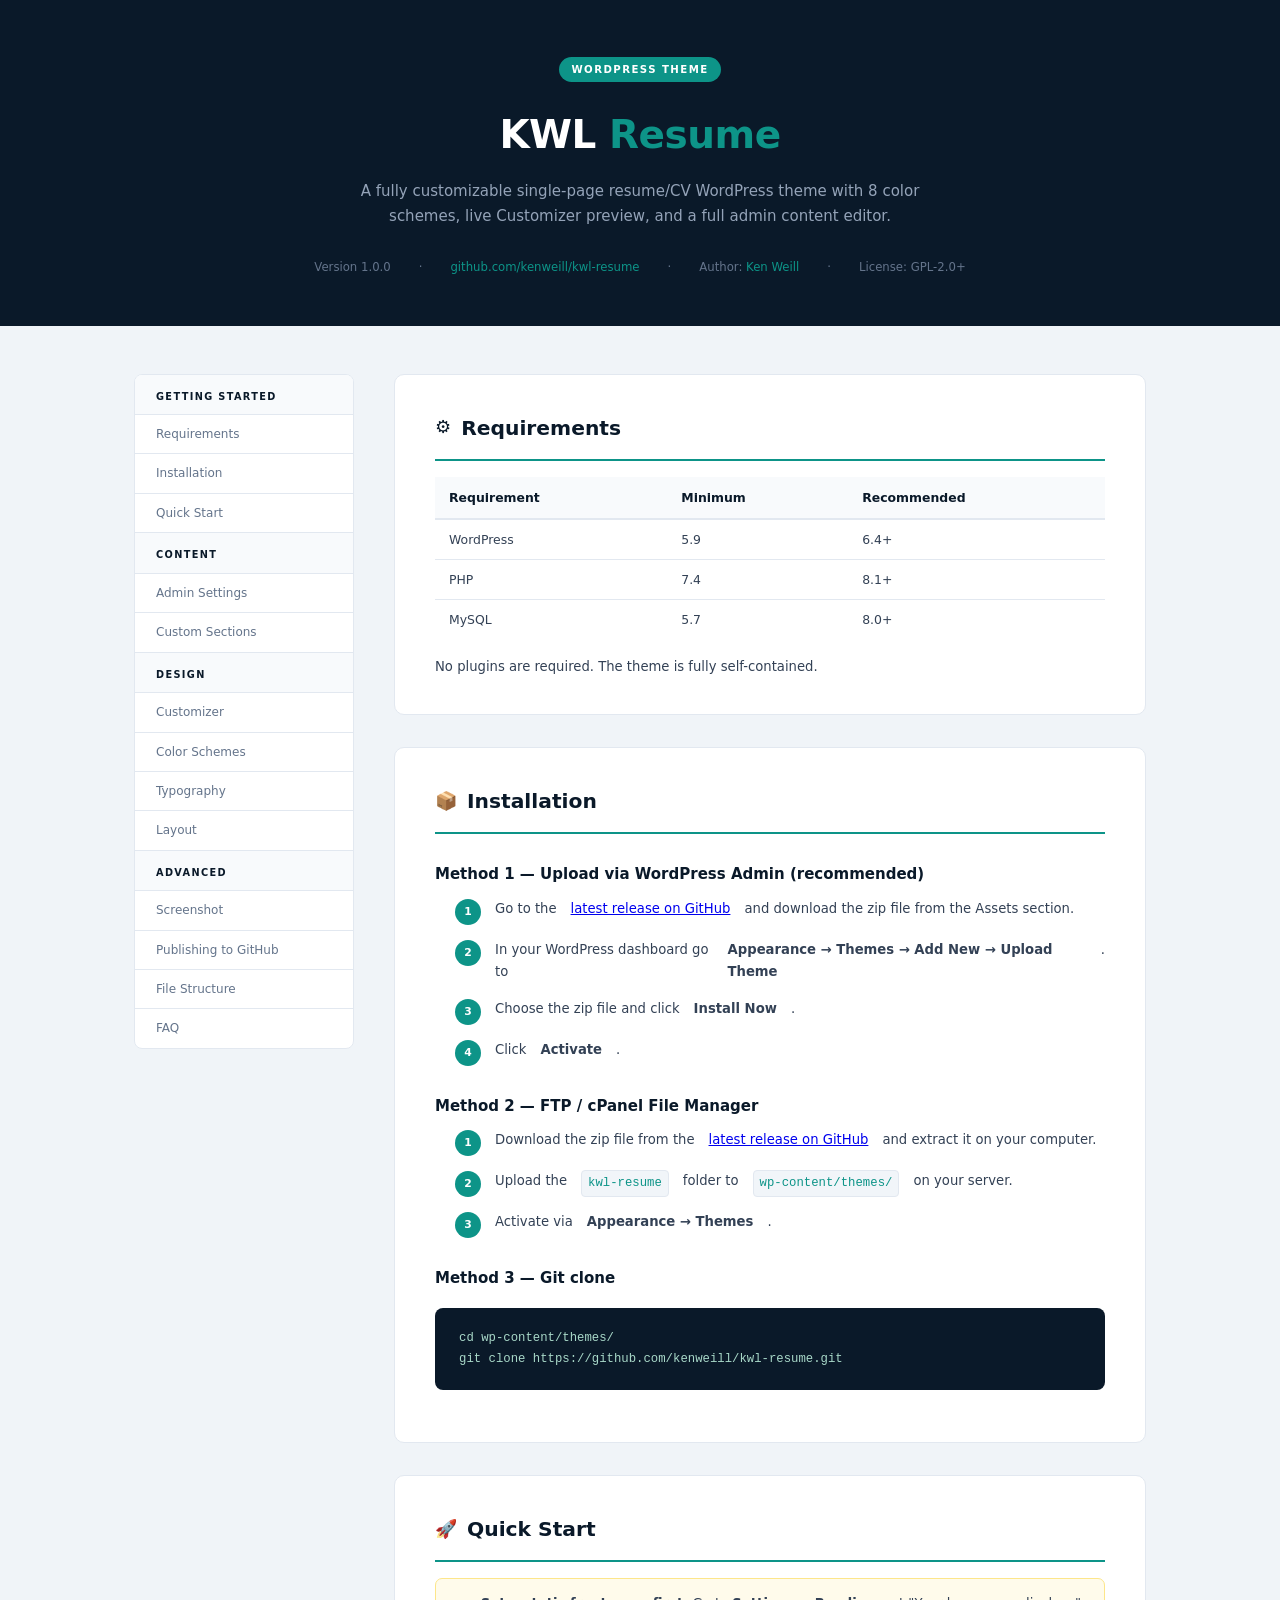
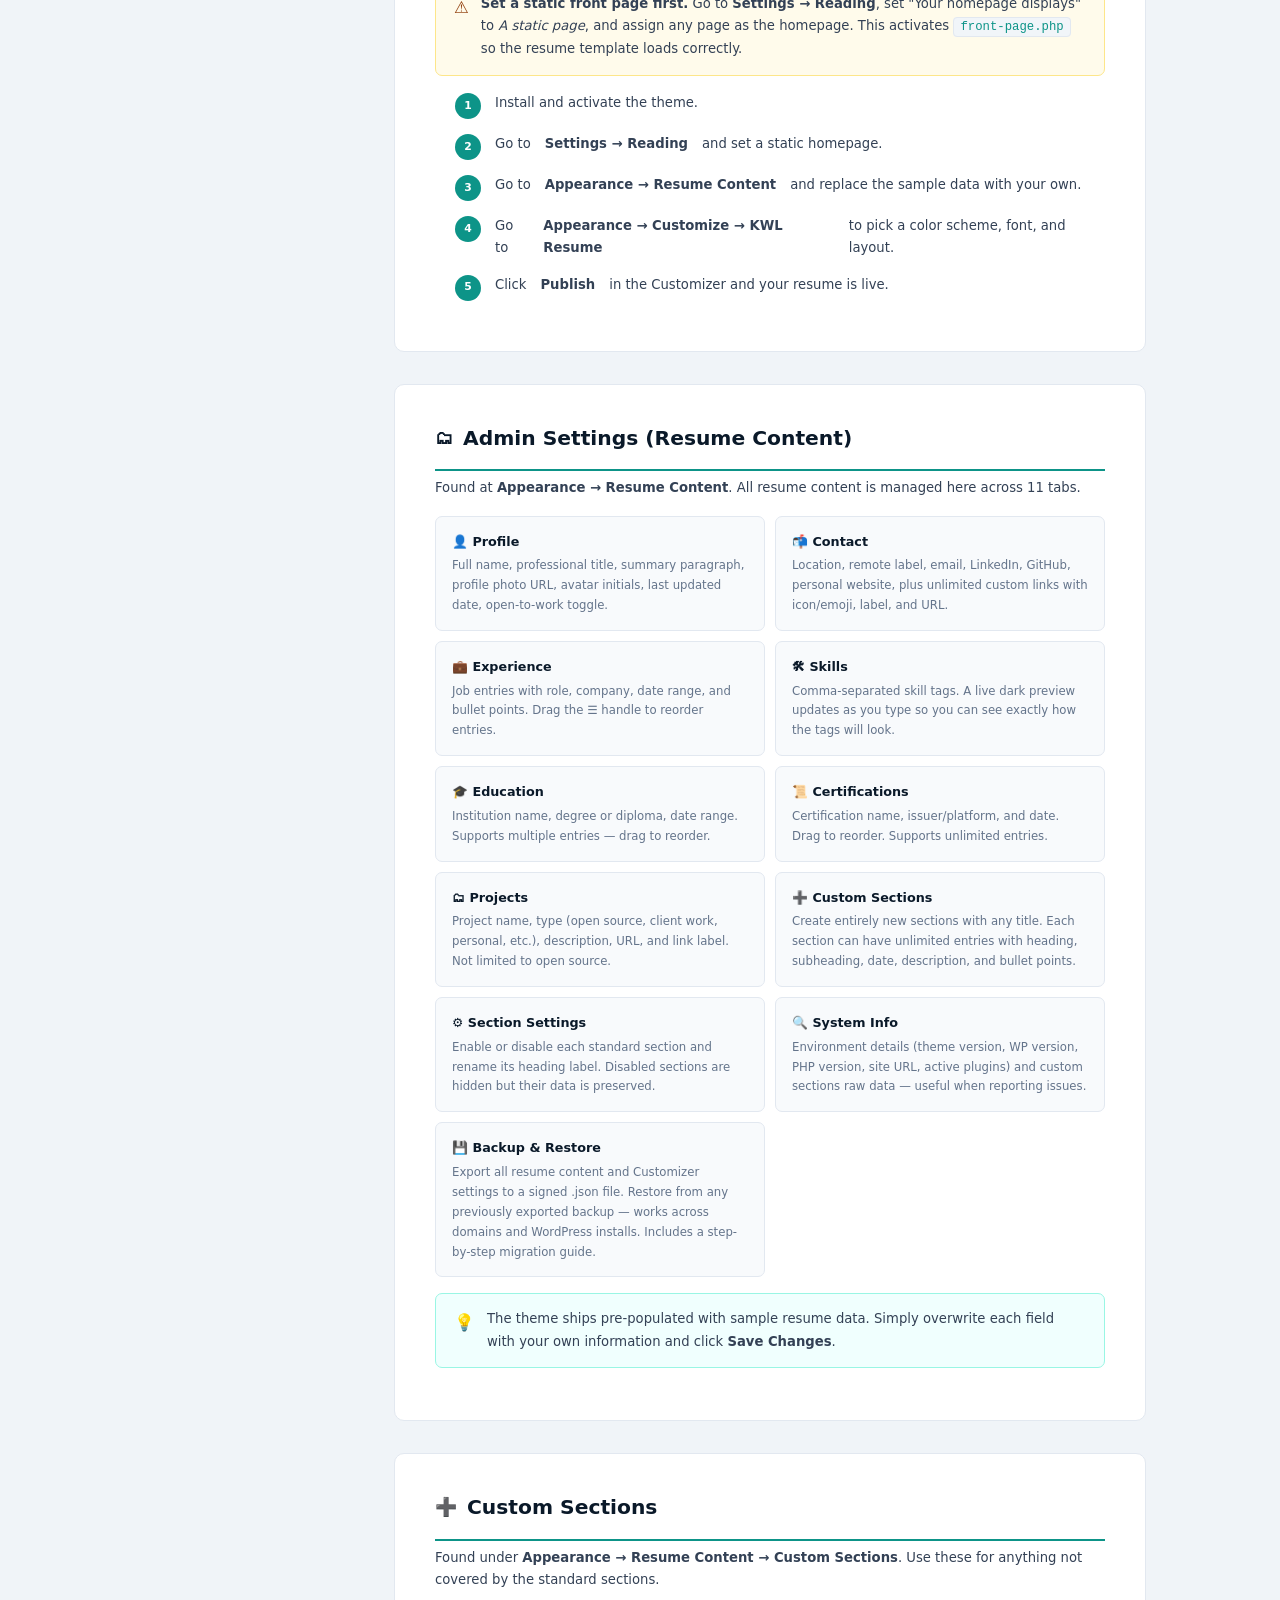
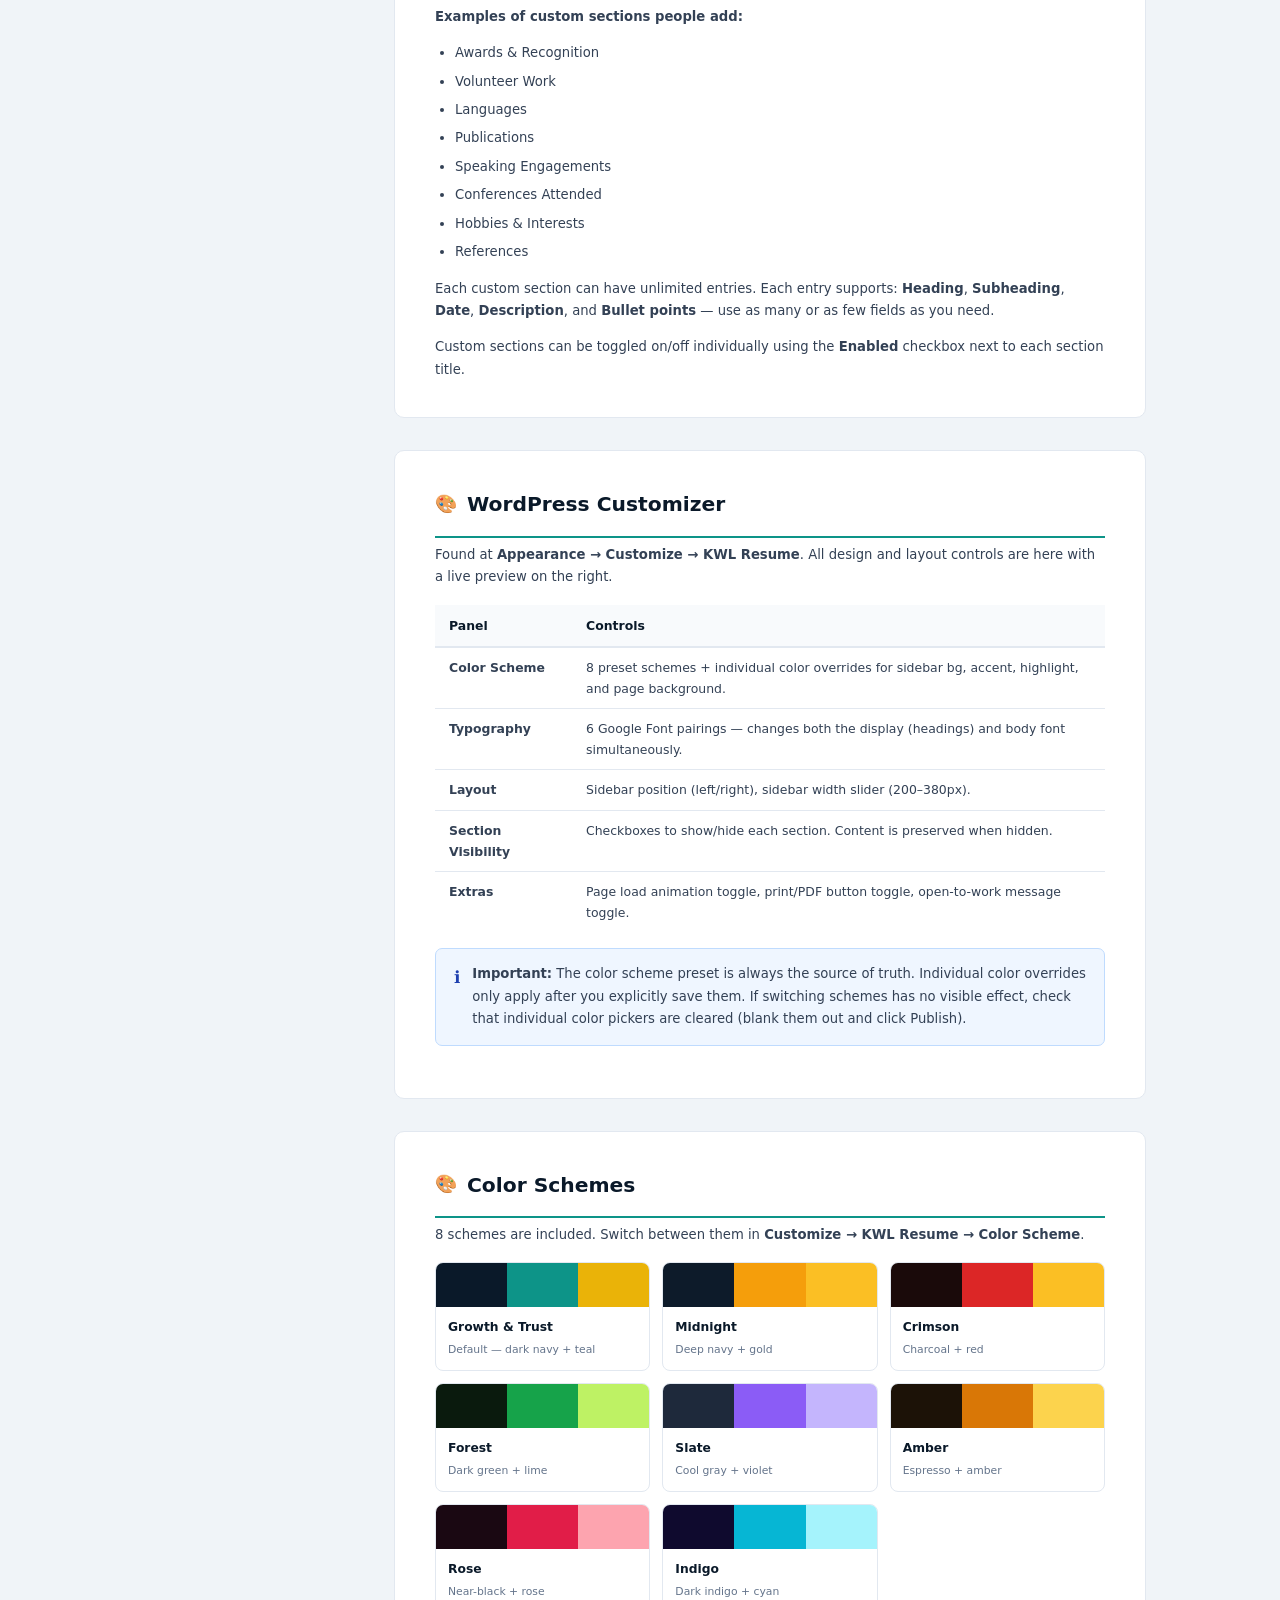
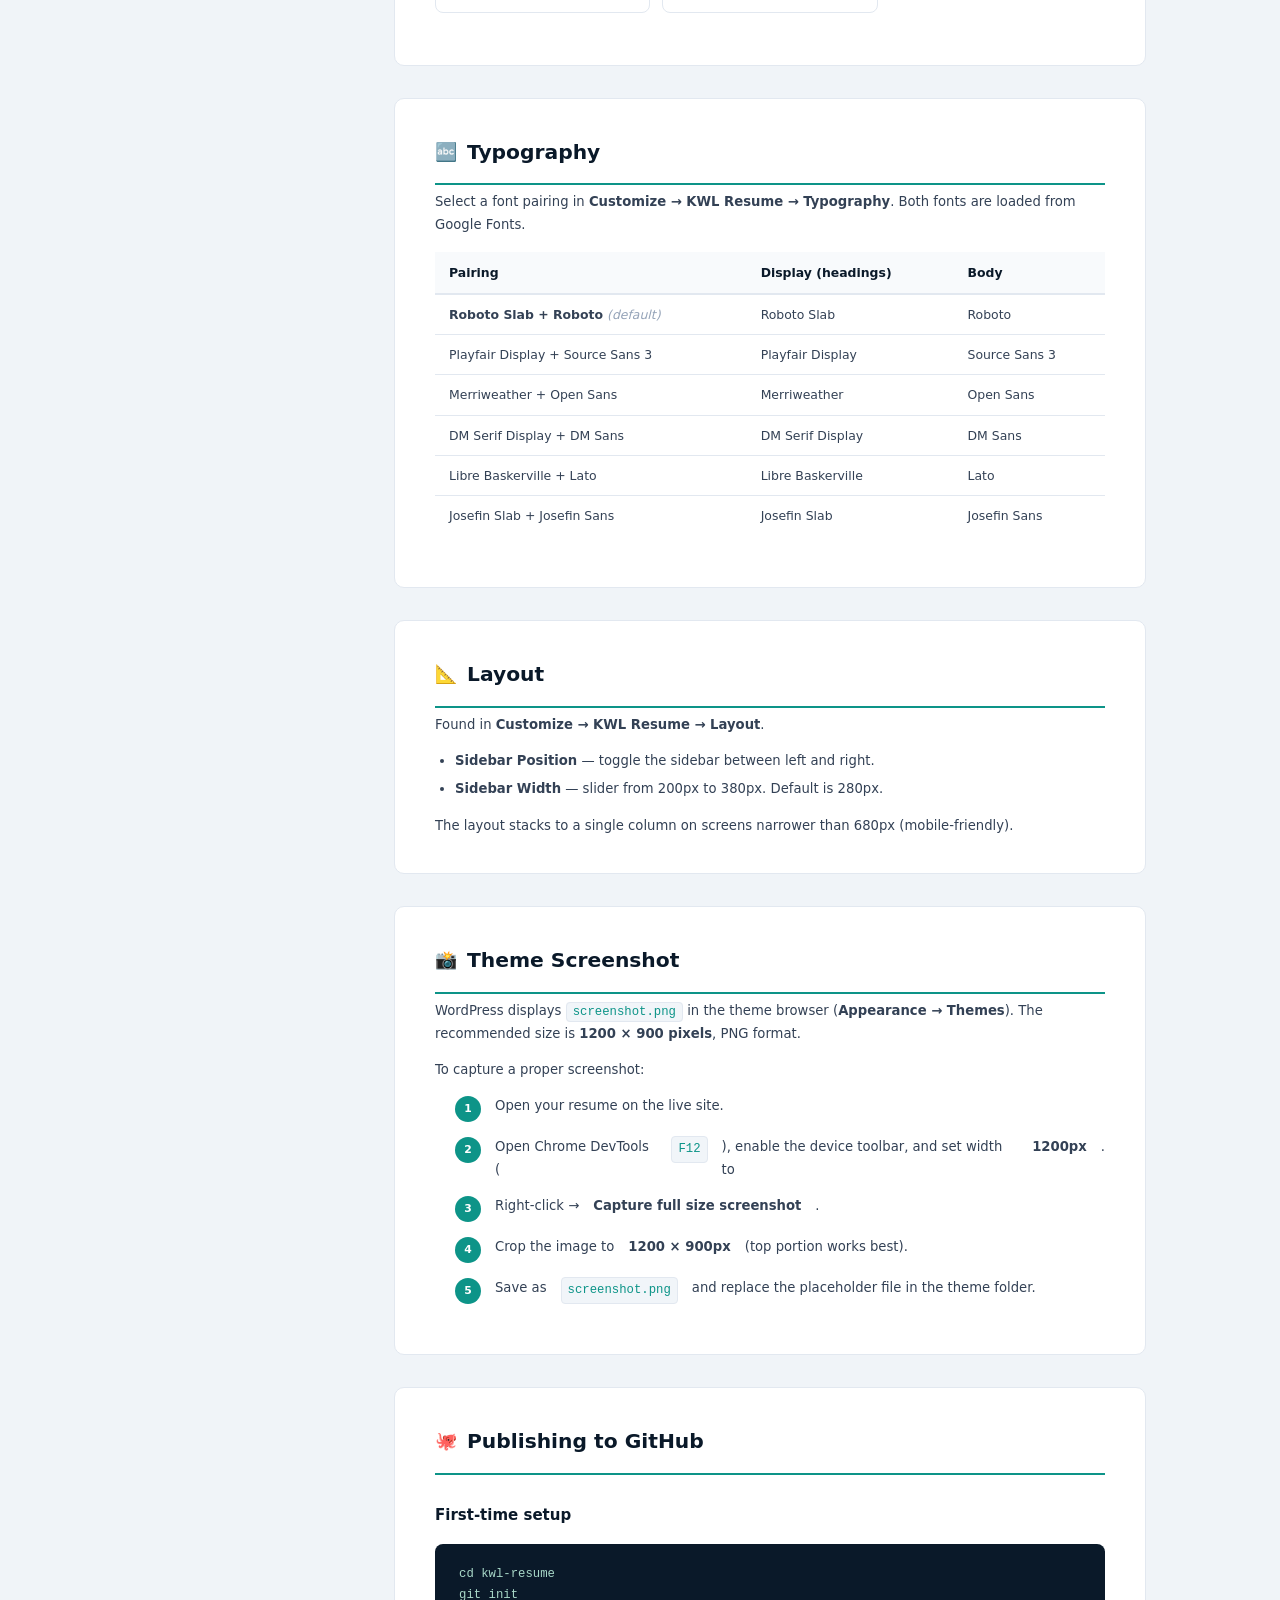
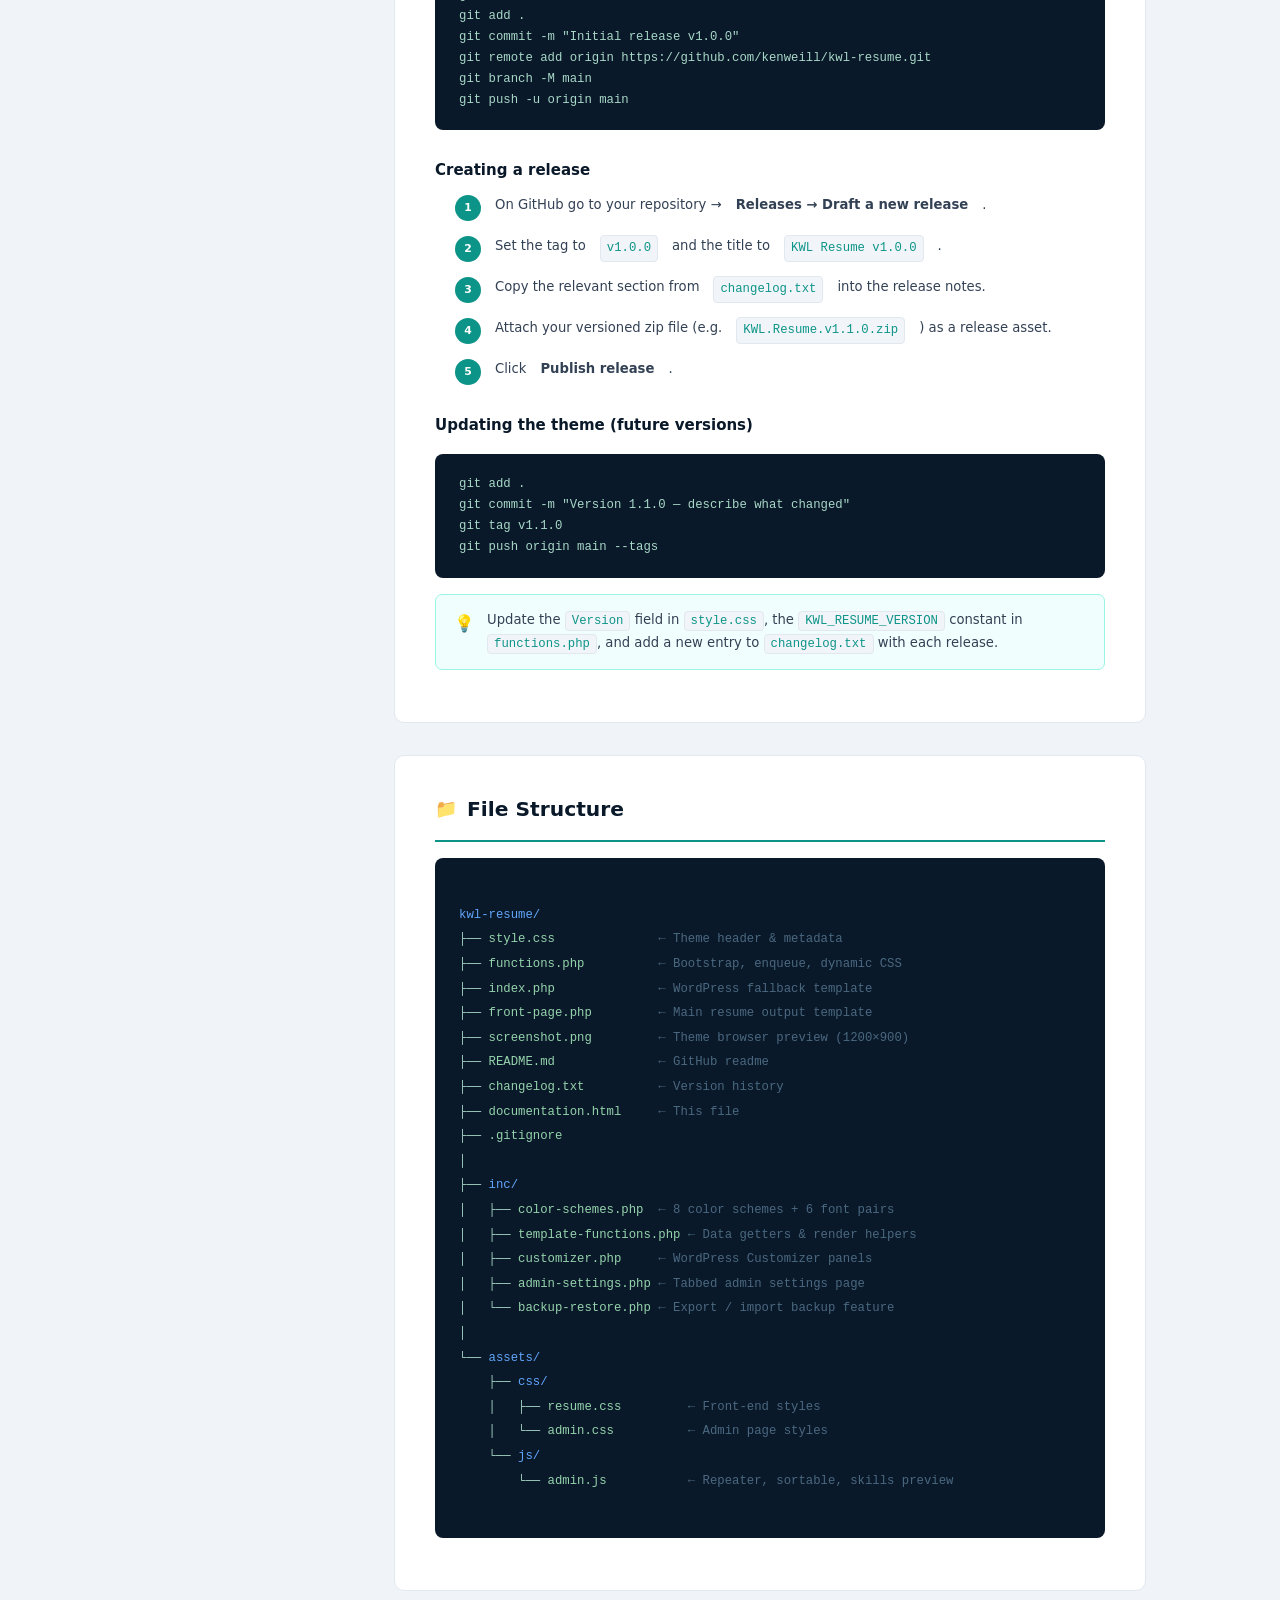
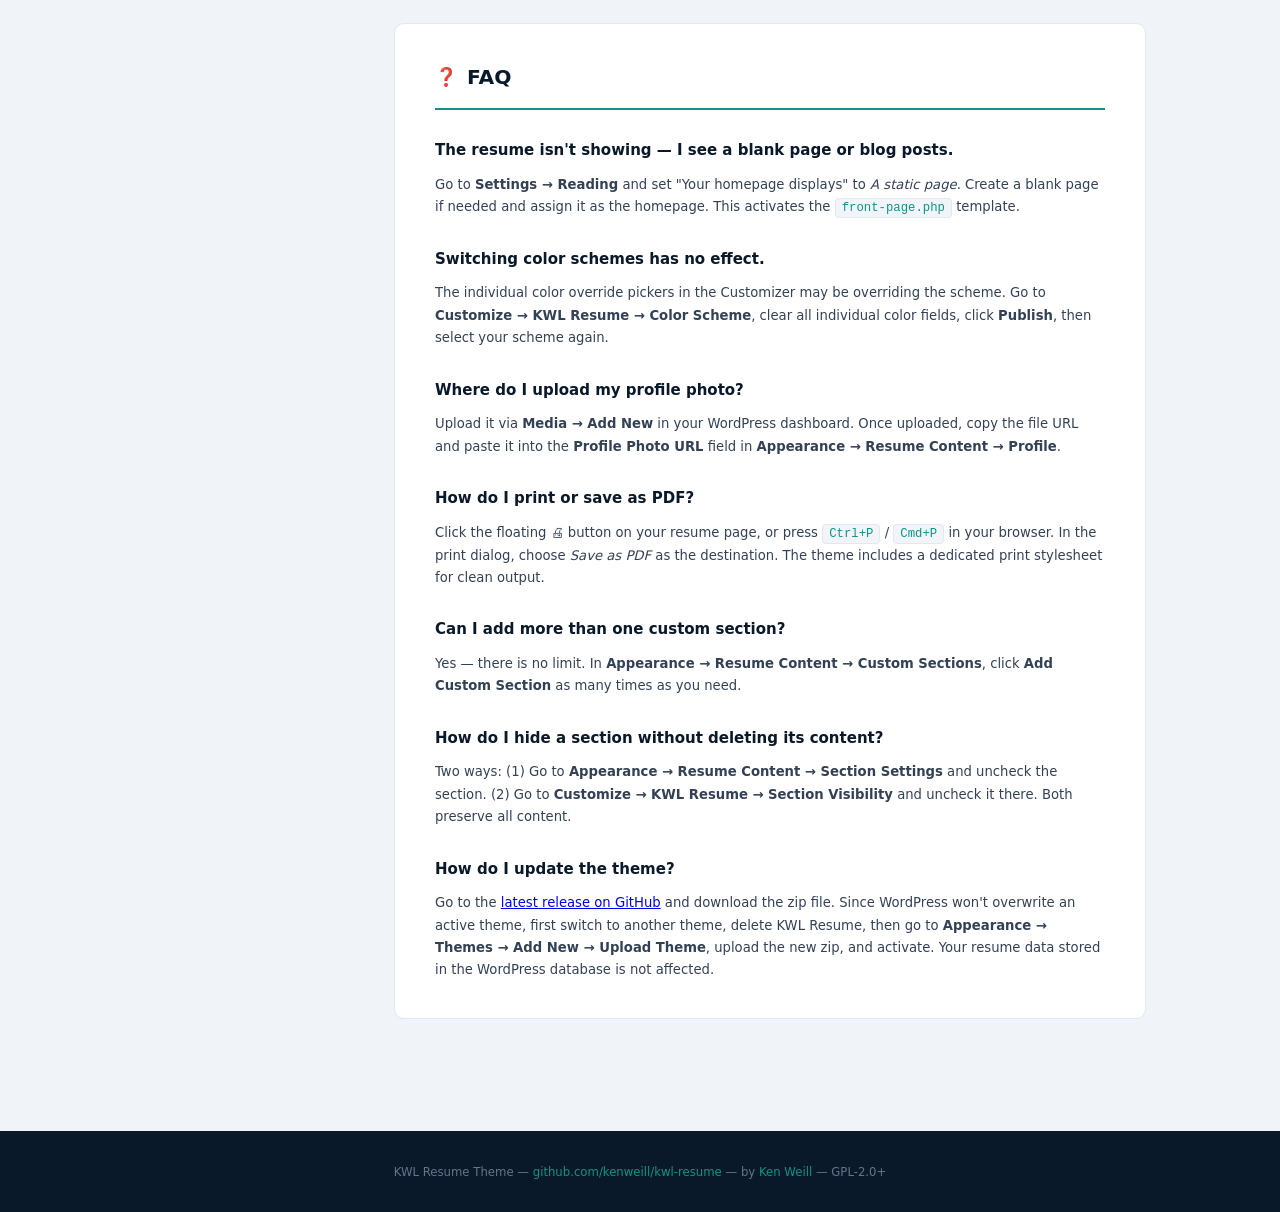
==== docs/index.html @ f9a50240 "docs: move and rename documentation.html to docs/index.html" ====
<!DOCTYPE html>
<html lang="en">
<head>
<meta charset="UTF-8">
<meta name="viewport" content="width=device-width, initial-scale=1.0">
<title>KWL Resume — Documentation</title>
<style>
  *, *::before, *::after { box-sizing: border-box; margin: 0; padding: 0; }

  :root {
    --dark:    #0A1929;
    --accent:  #0D9488;
    --accent2: #14B8A6;
    --gold:    #EAB308;
    --bg:      #F0F4F8;
    --card:    #ffffff;
    --text:    #1E2D3D;
    --muted:   #64748B;
    --border:  #E2E8F0;
  }

  html { font-size: 15px; scroll-behavior: smooth; }

  body {
    font-family: 'Segoe UI', system-ui, sans-serif;
    background: var(--bg);
    color: var(--text);
    line-height: 1.7;
  }

  /* ── HEADER ── */
  .doc-header {
    background: var(--dark);
    color: #fff;
    padding: 56px 40px 48px;
    text-align: center;
  }
  .doc-header .badge {
    display: inline-block;
    background: var(--accent);
    color: #fff;
    font-size: 0.68rem;
    font-weight: 700;
    letter-spacing: 0.14em;
    text-transform: uppercase;
    padding: 4px 12px;
    border-radius: 20px;
    margin-bottom: 20px;
  }
  .doc-header h1 {
    font-size: 2.6rem;
    font-weight: 700;
    letter-spacing: -0.5px;
    margin-bottom: 10px;
  }
  .doc-header h1 span { color: var(--accent); }
  .doc-header p {
    font-size: 1rem;
    color: #94A3B8;
    max-width: 560px;
    margin: 0 auto 28px;
  }
  .header-meta {
    display: flex;
    justify-content: center;
    gap: 28px;
    flex-wrap: wrap;
    font-size: 0.78rem;
    color: #64748B;
  }
  .header-meta a { color: var(--accent); text-decoration: none; }
  .header-meta a:hover { color: var(--accent2); }

  /* ── LAYOUT ── */
  .doc-wrap {
    max-width: 1060px;
    margin: 0 auto;
    padding: 48px 24px 80px;
    display: grid;
    grid-template-columns: 220px 1fr;
    gap: 40px;
    align-items: start;
  }

  /* ── SIDEBAR NAV ── */
  .doc-nav {
    position: sticky;
    top: 24px;
  }
  .doc-nav ul {
    list-style: none;
    background: var(--card);
    border: 1px solid var(--border);
    border-radius: 8px;
    overflow: hidden;
  }
  .doc-nav li a {
    display: block;
    padding: 9px 18px;
    font-size: 0.8rem;
    font-weight: 500;
    color: var(--muted);
    text-decoration: none;
    border-left: 3px solid transparent;
    transition: color 0.15s, border-color 0.15s, background 0.15s;
  }
  .doc-nav li a:hover {
    color: var(--accent);
    border-left-color: var(--accent);
    background: #F0FFFE;
  }
  .doc-nav li.nav-group > a {
    font-size: 0.65rem;
    font-weight: 700;
    letter-spacing: 0.14em;
    text-transform: uppercase;
    color: var(--dark);
    background: #F8FAFC;
    border-left-color: transparent;
    cursor: default;
    padding-top: 14px;
  }
  .doc-nav li + li { border-top: 1px solid var(--border); }

  /* ── MAIN CONTENT ── */
  .doc-content { min-width: 0; }

  .doc-section {
    background: var(--card);
    border: 1px solid var(--border);
    border-radius: 10px;
    padding: 36px 40px;
    margin-bottom: 32px;
    scroll-margin-top: 24px;
  }

  .doc-section h2 {
    font-size: 1.35rem;
    font-weight: 700;
    color: var(--dark);
    margin-bottom: 6px;
    padding-bottom: 14px;
    border-bottom: 2px solid var(--accent);
    display: flex;
    align-items: center;
    gap: 10px;
  }
  .doc-section h2 .icon { font-size: 1.2rem; }

  .doc-section h3 {
    font-size: 1rem;
    font-weight: 600;
    color: var(--dark);
    margin: 28px 0 10px;
  }

  .doc-section p { margin-bottom: 14px; color: #334155; font-size: 0.88rem; }
  .doc-section p:last-child { margin-bottom: 0; }

  .doc-section ul, .doc-section ol {
    margin: 0 0 14px 20px;
    font-size: 0.88rem;
    color: #334155;
  }
  .doc-section li { margin-bottom: 6px; }

  /* ── STEP LIST ── */
  .steps { list-style: none; margin: 0 0 16px; padding: 0; }
  .steps li {
    display: flex;
    gap: 14px;
    align-items: flex-start;
    margin-bottom: 14px;
    font-size: 0.88rem;
    color: #334155;
  }
  .steps li .step-num {
    flex-shrink: 0;
    width: 26px;
    height: 26px;
    border-radius: 50%;
    background: var(--accent);
    color: #fff;
    font-size: 0.72rem;
    font-weight: 700;
    display: flex;
    align-items: center;
    justify-content: center;
    margin-top: 1px;
  }

  /* ── CODE ── */
  code {
    background: #F1F5F9;
    border: 1px solid #E2E8F0;
    border-radius: 4px;
    padding: 2px 6px;
    font-size: 0.82rem;
    font-family: 'Cascadia Code', 'Fira Code', monospace;
    color: #0D9488;
  }
  pre {
    background: #0A1929;
    color: #A8D8C8;
    border-radius: 8px;
    padding: 20px 24px;
    font-size: 0.82rem;
    font-family: 'Cascadia Code', 'Fira Code', monospace;
    overflow-x: auto;
    margin: 16px 0;
    line-height: 1.7;
  }

  /* ── SCHEME GRID ── */
  .scheme-grid {
    display: grid;
    grid-template-columns: repeat(auto-fill, minmax(200px, 1fr));
    gap: 12px;
    margin: 16px 0;
  }
  .scheme-card {
    border: 1px solid var(--border);
    border-radius: 8px;
    overflow: hidden;
    font-size: 0.78rem;
  }
  .scheme-preview {
    height: 44px;
    display: flex;
  }
  .scheme-preview span { flex: 1; }
  .scheme-info { padding: 10px 12px; }
  .scheme-info strong { display: block; font-size: 0.82rem; color: var(--dark); margin-bottom: 2px; }
  .scheme-info span { color: var(--muted); font-size: 0.72rem; }

  /* ── FONT TABLE ── */
  table {
    width: 100%;
    border-collapse: collapse;
    font-size: 0.83rem;
    margin: 16px 0;
  }
  th {
    background: #F8FAFC;
    font-weight: 600;
    color: var(--dark);
    padding: 10px 14px;
    text-align: left;
    border-bottom: 2px solid var(--border);
  }
  td {
    padding: 9px 14px;
    border-bottom: 1px solid var(--border);
    color: #334155;
    vertical-align: top;
  }
  tr:last-child td { border-bottom: none; }
  tr:hover td { background: #F8FFFE; }

  /* ── CALLOUT BOXES ── */
  .callout {
    border-radius: 7px;
    padding: 14px 18px;
    margin: 16px 0;
    font-size: 0.85rem;
    display: flex;
    gap: 12px;
    align-items: flex-start;
  }
  .callout-icon { font-size: 1.1rem; flex-shrink: 0; margin-top: 1px; }
  .callout p { margin: 0; }
  .callout-info { background: #EFF6FF; border: 1px solid #BFDBFE; color: #1E40AF; }
  .callout-tip  { background: #F0FFFE; border: 1px solid #99F6E4; color: #065F46; }
  .callout-warn { background: #FFFBEB; border: 1px solid #FDE68A; color: #92400E; }

  /* ── FILE TREE ── */
  .file-tree {
    white-space: pre;
    background: #0A1929;
    color: #A8D8C8;
    border-radius: 8px;
    padding: 20px 24px;
    font-size: 0.82rem;
    font-family: 'Cascadia Code', 'Fira Code', monospace;
    line-height: 2;
    margin: 16px 0;
  }
  .file-tree .dir { color: #60A5FA; }
  .file-tree .file { color: #94D3AC; }
  .file-tree .comment { color: #4A6880; }

  /* ── ADMIN TABS ── */
  .tab-list {
    display: grid;
    grid-template-columns: repeat(auto-fill, minmax(240px, 1fr));
    gap: 10px;
    margin: 16px 0;
  }
  .tab-card {
    background: #F8FAFC;
    border: 1px solid var(--border);
    border-radius: 7px;
    padding: 14px 16px;
  }
  .tab-card strong {
    display: block;
    font-size: 0.85rem;
    color: var(--dark);
    margin-bottom: 4px;
  }
  .tab-card p { font-size: 0.78rem; color: var(--muted); margin: 0; }

  /* ── FOOTER ── */
  .doc-footer {
    background: var(--dark);
    color: #64748B;
    text-align: center;
    padding: 32px 24px;
    font-size: 0.78rem;
  }
  .doc-footer a { color: var(--accent); text-decoration: none; }

  @media (max-width: 720px) {
    .doc-wrap { grid-template-columns: 1fr; }
    .doc-nav { display: none; }
    .doc-section { padding: 24px 20px; }
    .doc-header { padding: 36px 20px 32px; }
    .doc-header h1 { font-size: 1.9rem; }
  }
</style>
</head>
<body>

<!-- ── HEADER ── -->
<header class="doc-header">
  <div class="badge">WordPress Theme</div>
  <h1>KWL <span>Resume</span></h1>
  <p>A fully customizable single-page resume/CV WordPress theme with 8 color schemes, live Customizer preview, and a full admin content editor.</p>
  <div class="header-meta">
    <span>Version 1.0.0</span>
    <span>·</span>
    <a href="https://github.com/kenweill/kwl-resume" target="_blank">github.com/kenweill/kwl-resume</a>
    <span>·</span>
    <span>Author: <a href="https://github.com/kenweill" target="_blank">Ken Weill</a></span>
    <span>·</span>
    <span>License: GPL-2.0+</span>
  </div>
</header>

<div class="doc-wrap">

  <!-- ── SIDEBAR NAV ── -->
  <nav class="doc-nav">
    <ul>
      <li class="nav-group"><a>Getting Started</a></li>
      <li><a href="#requirements">Requirements</a></li>
      <li><a href="#installation">Installation</a></li>
      <li><a href="#quick-start">Quick Start</a></li>
      <li class="nav-group"><a>Content</a></li>
      <li><a href="#admin-settings">Admin Settings</a></li>
      <li><a href="#custom-sections">Custom Sections</a></li>
      <li class="nav-group"><a>Design</a></li>
      <li><a href="#customizer">Customizer</a></li>
      <li><a href="#color-schemes">Color Schemes</a></li>
      <li><a href="#typography">Typography</a></li>
      <li><a href="#layout">Layout</a></li>
      <li class="nav-group"><a>Advanced</a></li>
      <li><a href="#screenshot">Screenshot</a></li>
      <li><a href="#github">Publishing to GitHub</a></li>
      <li><a href="#file-structure">File Structure</a></li>
      <li><a href="#faq">FAQ</a></li>
    </ul>
  </nav>

  <!-- ── MAIN CONTENT ── -->
  <main class="doc-content">

    <!-- Requirements -->
    <section class="doc-section" id="requirements">
      <h2><span class="icon">⚙️</span> Requirements</h2>
      <table>
        <tr><th>Requirement</th><th>Minimum</th><th>Recommended</th></tr>
        <tr><td>WordPress</td><td>5.9</td><td>6.4+</td></tr>
        <tr><td>PHP</td><td>7.4</td><td>8.1+</td></tr>
        <tr><td>MySQL</td><td>5.7</td><td>8.0+</td></tr>
      </table>
      <p>No plugins are required. The theme is fully self-contained.</p>
    </section>

    <!-- Installation -->
    <section class="doc-section" id="installation">
      <h2><span class="icon">📦</span> Installation</h2>

      <h3>Method 1 — Upload via WordPress Admin (recommended)</h3>
      <ol class="steps">
        <li><span class="step-num">1</span>Go to the <a href="https://github.com/kenweill/kwl-resume/releases/latest" target="_blank" rel="noopener">latest release on GitHub</a> and download the zip file from the Assets section.</li>
        <li><span class="step-num">2</span>In your WordPress dashboard go to <strong>Appearance → Themes → Add New → Upload Theme</strong>.</li>
        <li><span class="step-num">3</span>Choose the zip file and click <strong>Install Now</strong>.</li>
        <li><span class="step-num">4</span>Click <strong>Activate</strong>.</li>
      </ol>

      <h3>Method 2 — FTP / cPanel File Manager</h3>
      <ol class="steps">
        <li><span class="step-num">1</span>Download the zip file from the <a href="https://github.com/kenweill/kwl-resume/releases/latest" target="_blank" rel="noopener">latest release on GitHub</a> and extract it on your computer.</li>
        <li><span class="step-num">2</span>Upload the <code>kwl-resume</code> folder to <code>wp-content/themes/</code> on your server.</li>
        <li><span class="step-num">3</span>Activate via <strong>Appearance → Themes</strong>.</li>
      </ol>

      <h3>Method 3 — Git clone</h3>
      <pre>cd wp-content/themes/
git clone https://github.com/kenweill/kwl-resume.git</pre>
    </section>

    <!-- Quick Start -->
    <section class="doc-section" id="quick-start">
      <h2><span class="icon">🚀</span> Quick Start</h2>

      <div class="callout callout-warn">
        <span class="callout-icon">⚠️</span>
        <p><strong>Set a static front page first.</strong> Go to <strong>Settings → Reading</strong>, set "Your homepage displays" to <em>A static page</em>, and assign any page as the homepage. This activates <code>front-page.php</code> so the resume template loads correctly.</p>
      </div>

      <ol class="steps">
        <li><span class="step-num">1</span>Install and activate the theme.</li>
        <li><span class="step-num">2</span>Go to <strong>Settings → Reading</strong> and set a static homepage.</li>
        <li><span class="step-num">3</span>Go to <strong>Appearance → Resume Content</strong> and replace the sample data with your own.</li>
        <li><span class="step-num">4</span>Go to <strong>Appearance → Customize → KWL Resume</strong> to pick a color scheme, font, and layout.</li>
        <li><span class="step-num">5</span>Click <strong>Publish</strong> in the Customizer and your resume is live.</li>
      </ol>
    </section>

    <!-- Admin Settings -->
    <section class="doc-section" id="admin-settings">
      <h2><span class="icon">🗂</span> Admin Settings (Resume Content)</h2>
      <p>Found at <strong>Appearance → Resume Content</strong>. All resume content is managed here across 11 tabs.</p>

      <div class="tab-list">
        <div class="tab-card">
          <strong>👤 Profile</strong>
          <p>Full name, professional title, summary paragraph, profile photo URL, avatar initials, last updated date, open-to-work toggle.</p>
        </div>
        <div class="tab-card">
          <strong>📬 Contact</strong>
          <p>Location, remote label, email, LinkedIn, GitHub, personal website, plus unlimited custom links with icon/emoji, label, and URL.</p>
        </div>
        <div class="tab-card">
          <strong>💼 Experience</strong>
          <p>Job entries with role, company, date range, and bullet points. Drag the ☰ handle to reorder entries.</p>
        </div>
        <div class="tab-card">
          <strong>🛠 Skills</strong>
          <p>Comma-separated skill tags. A live dark preview updates as you type so you can see exactly how the tags will look.</p>
        </div>
        <div class="tab-card">
          <strong>🎓 Education</strong>
          <p>Institution name, degree or diploma, date range. Supports multiple entries — drag to reorder.</p>
        </div>
        <div class="tab-card">
          <strong>📜 Certifications</strong>
          <p>Certification name, issuer/platform, and date. Drag to reorder. Supports unlimited entries.</p>
        </div>
        <div class="tab-card">
          <strong>🗂 Projects</strong>
          <p>Project name, type (open source, client work, personal, etc.), description, URL, and link label. Not limited to open source.</p>
        </div>
        <div class="tab-card">
          <strong>➕ Custom Sections</strong>
          <p>Create entirely new sections with any title. Each section can have unlimited entries with heading, subheading, date, description, and bullet points.</p>
        </div>
        <div class="tab-card">
          <strong>⚙️ Section Settings</strong>
          <p>Enable or disable each standard section and rename its heading label. Disabled sections are hidden but their data is preserved.</p>
        </div>
        <div class="tab-card">
          <strong>🔍 System Info</strong>
          <p>Environment details (theme version, WP version, PHP version, site URL, active plugins) and custom sections raw data — useful when reporting issues.</p>
        </div>
        <div class="tab-card">
          <strong>💾 Backup &amp; Restore</strong>
          <p>Export all resume content and Customizer settings to a signed .json file. Restore from any previously exported backup — works across domains and WordPress installs. Includes a step-by-step migration guide.</p>
        </div>
      </div>

      <div class="callout callout-tip">
        <span class="callout-icon">💡</span>
        <p>The theme ships pre-populated with sample resume data. Simply overwrite each field with your own information and click <strong>Save Changes</strong>.</p>
      </div>
    </section>

    <!-- Custom Sections -->
    <section class="doc-section" id="custom-sections">
      <h2><span class="icon">➕</span> Custom Sections</h2>
      <p>Found under <strong>Appearance → Resume Content → Custom Sections</strong>. Use these for anything not covered by the standard sections.</p>

      <p><strong>Examples of custom sections people add:</strong></p>
      <ul>
        <li>Awards &amp; Recognition</li>
        <li>Volunteer Work</li>
        <li>Languages</li>
        <li>Publications</li>
        <li>Speaking Engagements</li>
        <li>Conferences Attended</li>
        <li>Hobbies &amp; Interests</li>
        <li>References</li>
      </ul>

      <p>Each custom section can have unlimited entries. Each entry supports: <strong>Heading</strong>, <strong>Subheading</strong>, <strong>Date</strong>, <strong>Description</strong>, and <strong>Bullet points</strong> — use as many or as few fields as you need.</p>

      <p>Custom sections can be toggled on/off individually using the <strong>Enabled</strong> checkbox next to each section title.</p>
    </section>

    <!-- Customizer -->
    <section class="doc-section" id="customizer">
      <h2><span class="icon">🎨</span> WordPress Customizer</h2>
      <p>Found at <strong>Appearance → Customize → KWL Resume</strong>. All design and layout controls are here with a live preview on the right.</p>

      <table>
        <tr><th>Panel</th><th>Controls</th></tr>
        <tr>
          <td><strong>Color Scheme</strong></td>
          <td>8 preset schemes + individual color overrides for sidebar bg, accent, highlight, and page background.</td>
        </tr>
        <tr>
          <td><strong>Typography</strong></td>
          <td>6 Google Font pairings — changes both the display (headings) and body font simultaneously.</td>
        </tr>
        <tr>
          <td><strong>Layout</strong></td>
          <td>Sidebar position (left/right), sidebar width slider (200–380px).</td>
        </tr>
        <tr>
          <td><strong>Section Visibility</strong></td>
          <td>Checkboxes to show/hide each section. Content is preserved when hidden.</td>
        </tr>
        <tr>
          <td><strong>Extras</strong></td>
          <td>Page load animation toggle, print/PDF button toggle, open-to-work message toggle.</td>
        </tr>
      </table>

      <div class="callout callout-info">
        <span class="callout-icon">ℹ️</span>
        <p><strong>Important:</strong> The color scheme preset is always the source of truth. Individual color overrides only apply after you explicitly save them. If switching schemes has no visible effect, check that individual color pickers are cleared (blank them out and click Publish).</p>
      </div>
    </section>

    <!-- Color Schemes -->
    <section class="doc-section" id="color-schemes">
      <h2><span class="icon">🎨</span> Color Schemes</h2>
      <p>8 schemes are included. Switch between them in <strong>Customize → KWL Resume → Color Scheme</strong>.</p>

      <div class="scheme-grid">
        <div class="scheme-card">
          <div class="scheme-preview">
            <span style="background:#0A1929"></span>
            <span style="background:#0D9488"></span>
            <span style="background:#EAB308"></span>
          </div>
          <div class="scheme-info">
            <strong>Growth &amp; Trust</strong>
            <span>Default — dark navy + teal</span>
          </div>
        </div>
        <div class="scheme-card">
          <div class="scheme-preview">
            <span style="background:#0D1B2A"></span>
            <span style="background:#F59E0B"></span>
            <span style="background:#FBBF24"></span>
          </div>
          <div class="scheme-info">
            <strong>Midnight</strong>
            <span>Deep navy + gold</span>
          </div>
        </div>
        <div class="scheme-card">
          <div class="scheme-preview">
            <span style="background:#1A0A0A"></span>
            <span style="background:#DC2626"></span>
            <span style="background:#FBBF24"></span>
          </div>
          <div class="scheme-info">
            <strong>Crimson</strong>
            <span>Charcoal + red</span>
          </div>
        </div>
        <div class="scheme-card">
          <div class="scheme-preview">
            <span style="background:#0A1A0D"></span>
            <span style="background:#16A34A"></span>
            <span style="background:#BEF264"></span>
          </div>
          <div class="scheme-info">
            <strong>Forest</strong>
            <span>Dark green + lime</span>
          </div>
        </div>
        <div class="scheme-card">
          <div class="scheme-preview">
            <span style="background:#1E293B"></span>
            <span style="background:#8B5CF6"></span>
            <span style="background:#C4B5FD"></span>
          </div>
          <div class="scheme-info">
            <strong>Slate</strong>
            <span>Cool gray + violet</span>
          </div>
        </div>
        <div class="scheme-card">
          <div class="scheme-preview">
            <span style="background:#1C1207"></span>
            <span style="background:#D97706"></span>
            <span style="background:#FCD34D"></span>
          </div>
          <div class="scheme-info">
            <strong>Amber</strong>
            <span>Espresso + amber</span>
          </div>
        </div>
        <div class="scheme-card">
          <div class="scheme-preview">
            <span style="background:#1A0812"></span>
            <span style="background:#E11D48"></span>
            <span style="background:#FDA4AF"></span>
          </div>
          <div class="scheme-info">
            <strong>Rose</strong>
            <span>Near-black + rose</span>
          </div>
        </div>
        <div class="scheme-card">
          <div class="scheme-preview">
            <span style="background:#0F0A2E"></span>
            <span style="background:#06B6D4"></span>
            <span style="background:#A5F3FC"></span>
          </div>
          <div class="scheme-info">
            <strong>Indigo</strong>
            <span>Dark indigo + cyan</span>
          </div>
        </div>
      </div>
    </section>

    <!-- Typography -->
    <section class="doc-section" id="typography">
      <h2><span class="icon">🔤</span> Typography</h2>
      <p>Select a font pairing in <strong>Customize → KWL Resume → Typography</strong>. Both fonts are loaded from Google Fonts.</p>
      <table>
        <tr><th>Pairing</th><th>Display (headings)</th><th>Body</th></tr>
        <tr><td><strong>Roboto Slab + Roboto</strong> <em style="color:#94A3B8">(default)</em></td><td>Roboto Slab</td><td>Roboto</td></tr>
        <tr><td>Playfair Display + Source Sans 3</td><td>Playfair Display</td><td>Source Sans 3</td></tr>
        <tr><td>Merriweather + Open Sans</td><td>Merriweather</td><td>Open Sans</td></tr>
        <tr><td>DM Serif Display + DM Sans</td><td>DM Serif Display</td><td>DM Sans</td></tr>
        <tr><td>Libre Baskerville + Lato</td><td>Libre Baskerville</td><td>Lato</td></tr>
        <tr><td>Josefin Slab + Josefin Sans</td><td>Josefin Slab</td><td>Josefin Sans</td></tr>
      </table>
    </section>

    <!-- Layout -->
    <section class="doc-section" id="layout">
      <h2><span class="icon">📐</span> Layout</h2>
      <p>Found in <strong>Customize → KWL Resume → Layout</strong>.</p>
      <ul>
        <li><strong>Sidebar Position</strong> — toggle the sidebar between left and right.</li>
        <li><strong>Sidebar Width</strong> — slider from 200px to 380px. Default is 280px.</li>
      </ul>
      <p>The layout stacks to a single column on screens narrower than 680px (mobile-friendly).</p>
    </section>

    <!-- Screenshot -->
    <section class="doc-section" id="screenshot">
      <h2><span class="icon">📸</span> Theme Screenshot</h2>
      <p>WordPress displays <code>screenshot.png</code> in the theme browser (<strong>Appearance → Themes</strong>). The recommended size is <strong>1200 × 900 pixels</strong>, PNG format.</p>

      <p>To capture a proper screenshot:</p>
      <ol class="steps">
        <li><span class="step-num">1</span>Open your resume on the live site.</li>
        <li><span class="step-num">2</span>Open Chrome DevTools (<code>F12</code>), enable the device toolbar, and set width to <strong>1200px</strong>.</li>
        <li><span class="step-num">3</span>Right-click → <strong>Capture full size screenshot</strong>.</li>
        <li><span class="step-num">4</span>Crop the image to <strong>1200 × 900px</strong> (top portion works best).</li>
        <li><span class="step-num">5</span>Save as <code>screenshot.png</code> and replace the placeholder file in the theme folder.</li>
      </ol>
    </section>

    <!-- GitHub -->
    <section class="doc-section" id="github">
      <h2><span class="icon">🐙</span> Publishing to GitHub</h2>

      <h3>First-time setup</h3>
      <pre>cd kwl-resume
git init
git add .
git commit -m "Initial release v1.0.0"
git remote add origin https://github.com/kenweill/kwl-resume.git
git branch -M main
git push -u origin main</pre>

      <h3>Creating a release</h3>
      <ol class="steps">
        <li><span class="step-num">1</span>On GitHub go to your repository → <strong>Releases → Draft a new release</strong>.</li>
        <li><span class="step-num">2</span>Set the tag to <code>v1.0.0</code> and the title to <code>KWL Resume v1.0.0</code>.</li>
        <li><span class="step-num">3</span>Copy the relevant section from <code>changelog.txt</code> into the release notes.</li>
        <li><span class="step-num">4</span>Attach your versioned zip file (e.g. <code>KWL.Resume.v1.1.0.zip</code>) as a release asset.</li>
        <li><span class="step-num">5</span>Click <strong>Publish release</strong>.</li>
      </ol>

      <h3>Updating the theme (future versions)</h3>
      <pre>git add .
git commit -m "Version 1.1.0 — describe what changed"
git tag v1.1.0
git push origin main --tags</pre>

      <div class="callout callout-tip">
        <span class="callout-icon">💡</span>
        <p>Update the <code>Version</code> field in <code>style.css</code>, the <code>KWL_RESUME_VERSION</code> constant in <code>functions.php</code>, and add a new entry to <code>changelog.txt</code> with each release.</p>
      </div>
    </section>

    <!-- File Structure -->
    <section class="doc-section" id="file-structure">
      <h2><span class="icon">📁</span> File Structure</h2>
      <div class="file-tree">
<span class="dir">kwl-resume/</span>
├── <span class="file">style.css</span>              <span class="comment">← Theme header &amp; metadata</span>
├── <span class="file">functions.php</span>          <span class="comment">← Bootstrap, enqueue, dynamic CSS</span>
├── <span class="file">index.php</span>              <span class="comment">← WordPress fallback template</span>
├── <span class="file">front-page.php</span>         <span class="comment">← Main resume output template</span>
├── <span class="file">screenshot.png</span>         <span class="comment">← Theme browser preview (1200×900)</span>
├── <span class="file">README.md</span>              <span class="comment">← GitHub readme</span>
├── <span class="file">changelog.txt</span>          <span class="comment">← Version history</span>
├── <span class="file">documentation.html</span>     <span class="comment">← This file</span>
├── <span class="file">.gitignore</span>
│
├── <span class="dir">inc/</span>
│   ├── <span class="file">color-schemes.php</span>  <span class="comment">← 8 color schemes + 6 font pairs</span>
│   ├── <span class="file">template-functions.php</span> <span class="comment">← Data getters &amp; render helpers</span>
│   ├── <span class="file">customizer.php</span>     <span class="comment">← WordPress Customizer panels</span>
│   ├── <span class="file">admin-settings.php</span> <span class="comment">← Tabbed admin settings page</span>
│   └── <span class="file">backup-restore.php</span> <span class="comment">← Export / import backup feature</span>
│
└── <span class="dir">assets/</span>
    ├── <span class="dir">css/</span>
    │   ├── <span class="file">resume.css</span>         <span class="comment">← Front-end styles</span>
    │   └── <span class="file">admin.css</span>          <span class="comment">← Admin page styles</span>
    └── <span class="dir">js/</span>
        └── <span class="file">admin.js</span>           <span class="comment">← Repeater, sortable, skills preview</span>
      </div>
    </section>

    <!-- FAQ -->
    <section class="doc-section" id="faq">
      <h2><span class="icon">❓</span> FAQ</h2>

      <h3>The resume isn't showing — I see a blank page or blog posts.</h3>
      <p>Go to <strong>Settings → Reading</strong> and set "Your homepage displays" to <em>A static page</em>. Create a blank page if needed and assign it as the homepage. This activates the <code>front-page.php</code> template.</p>

      <h3>Switching color schemes has no effect.</h3>
      <p>The individual color override pickers in the Customizer may be overriding the scheme. Go to <strong>Customize → KWL Resume → Color Scheme</strong>, clear all individual color fields, click <strong>Publish</strong>, then select your scheme again.</p>

      <h3>Where do I upload my profile photo?</h3>
      <p>Upload it via <strong>Media → Add New</strong> in your WordPress dashboard. Once uploaded, copy the file URL and paste it into the <strong>Profile Photo URL</strong> field in <strong>Appearance → Resume Content → Profile</strong>.</p>

      <h3>How do I print or save as PDF?</h3>
      <p>Click the floating 🖨 button on your resume page, or press <code>Ctrl+P</code> / <code>Cmd+P</code> in your browser. In the print dialog, choose <em>Save as PDF</em> as the destination. The theme includes a dedicated print stylesheet for clean output.</p>

      <h3>Can I add more than one custom section?</h3>
      <p>Yes — there is no limit. In <strong>Appearance → Resume Content → Custom Sections</strong>, click <strong>Add Custom Section</strong> as many times as you need.</p>

      <h3>How do I hide a section without deleting its content?</h3>
      <p>Two ways: (1) Go to <strong>Appearance → Resume Content → Section Settings</strong> and uncheck the section. (2) Go to <strong>Customize → KWL Resume → Section Visibility</strong> and uncheck it there. Both preserve all content.</p>

      <h3>How do I update the theme?</h3>
      <p>Go to the <a href="https://github.com/kenweill/kwl-resume/releases/latest" target="_blank" rel="noopener">latest release on GitHub</a> and download the zip file. Since WordPress won't overwrite an active theme, first switch to another theme, delete KWL Resume, then go to <strong>Appearance → Themes → Add New → Upload Theme</strong>, upload the new zip, and activate. Your resume data stored in the WordPress database is not affected.</p>
    </section>

  </main>
</div>

<footer class="doc-footer">
  <p>KWL Resume Theme — <a href="https://github.com/kenweill/kwl-resume">github.com/kenweill/kwl-resume</a> — by <a href="https://github.com/kenweill">Ken Weill</a> — GPL-2.0+</p>
</footer>

</body>
</html>
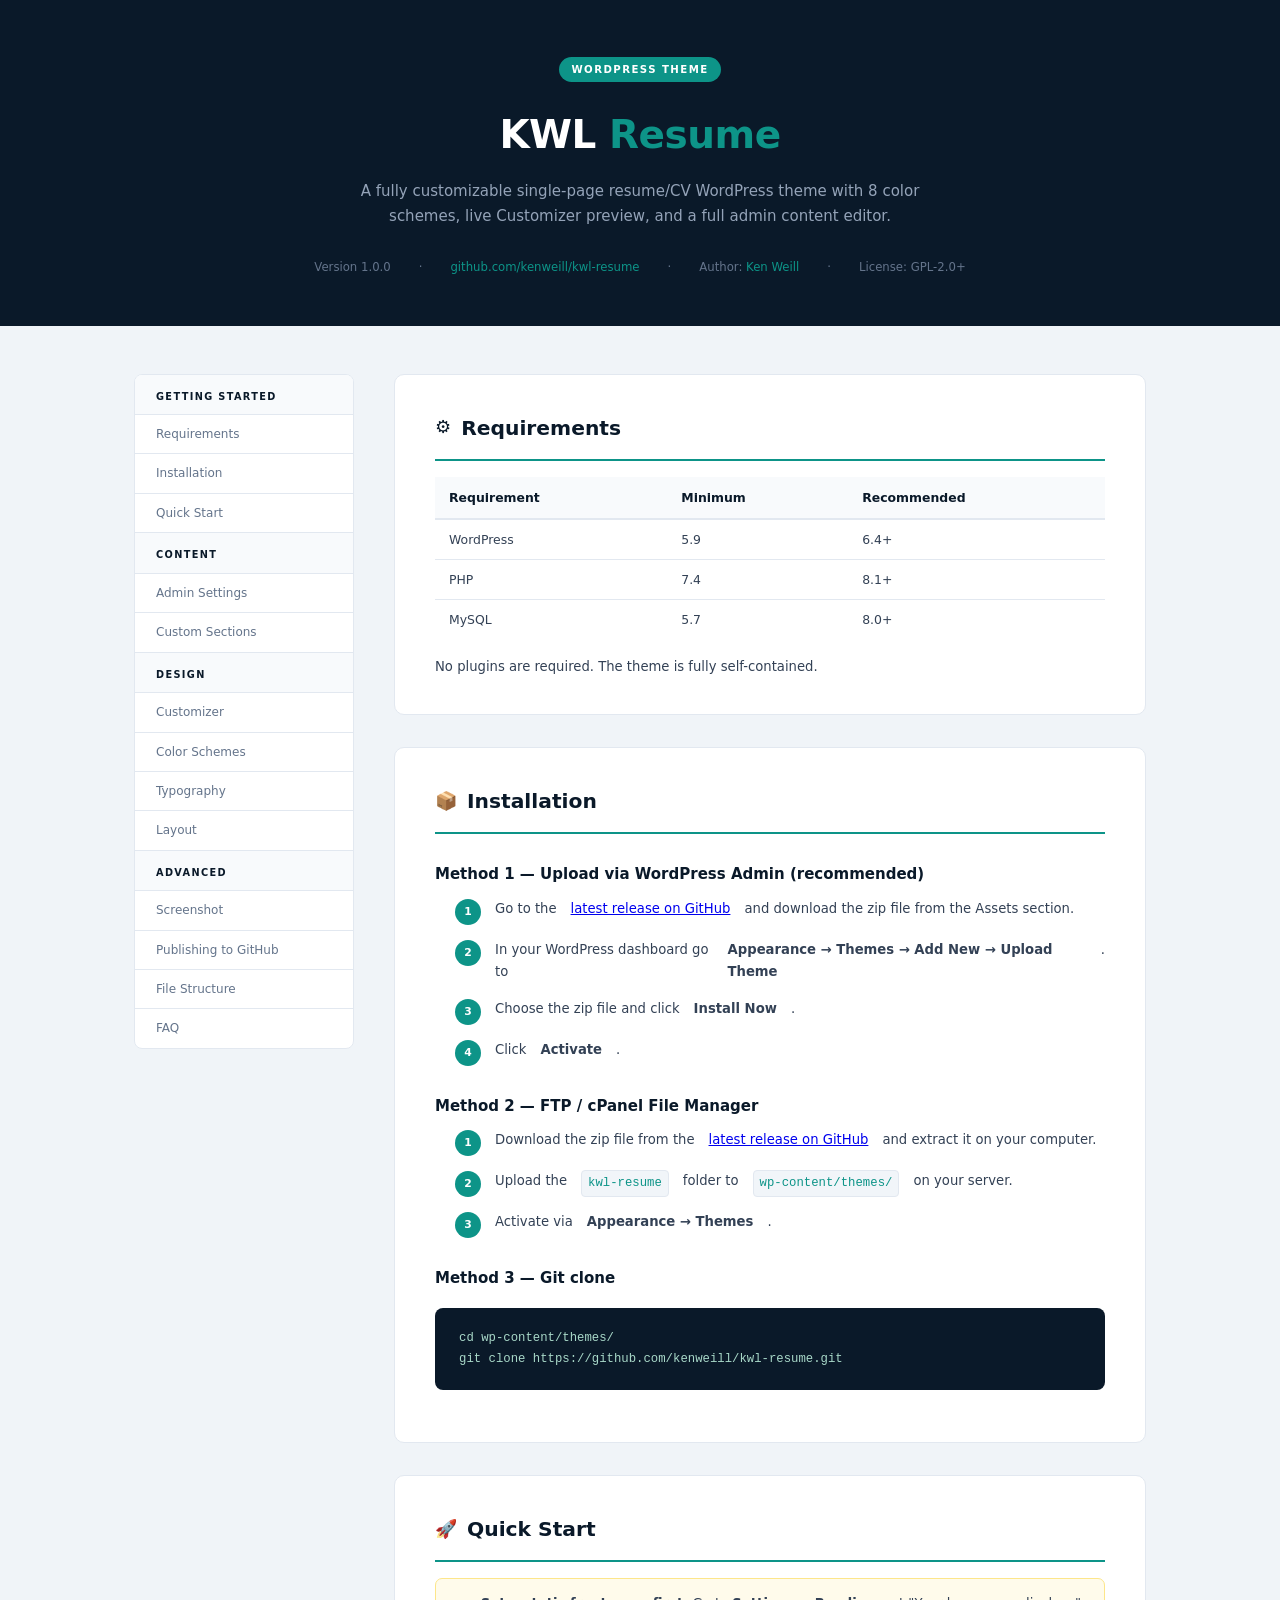
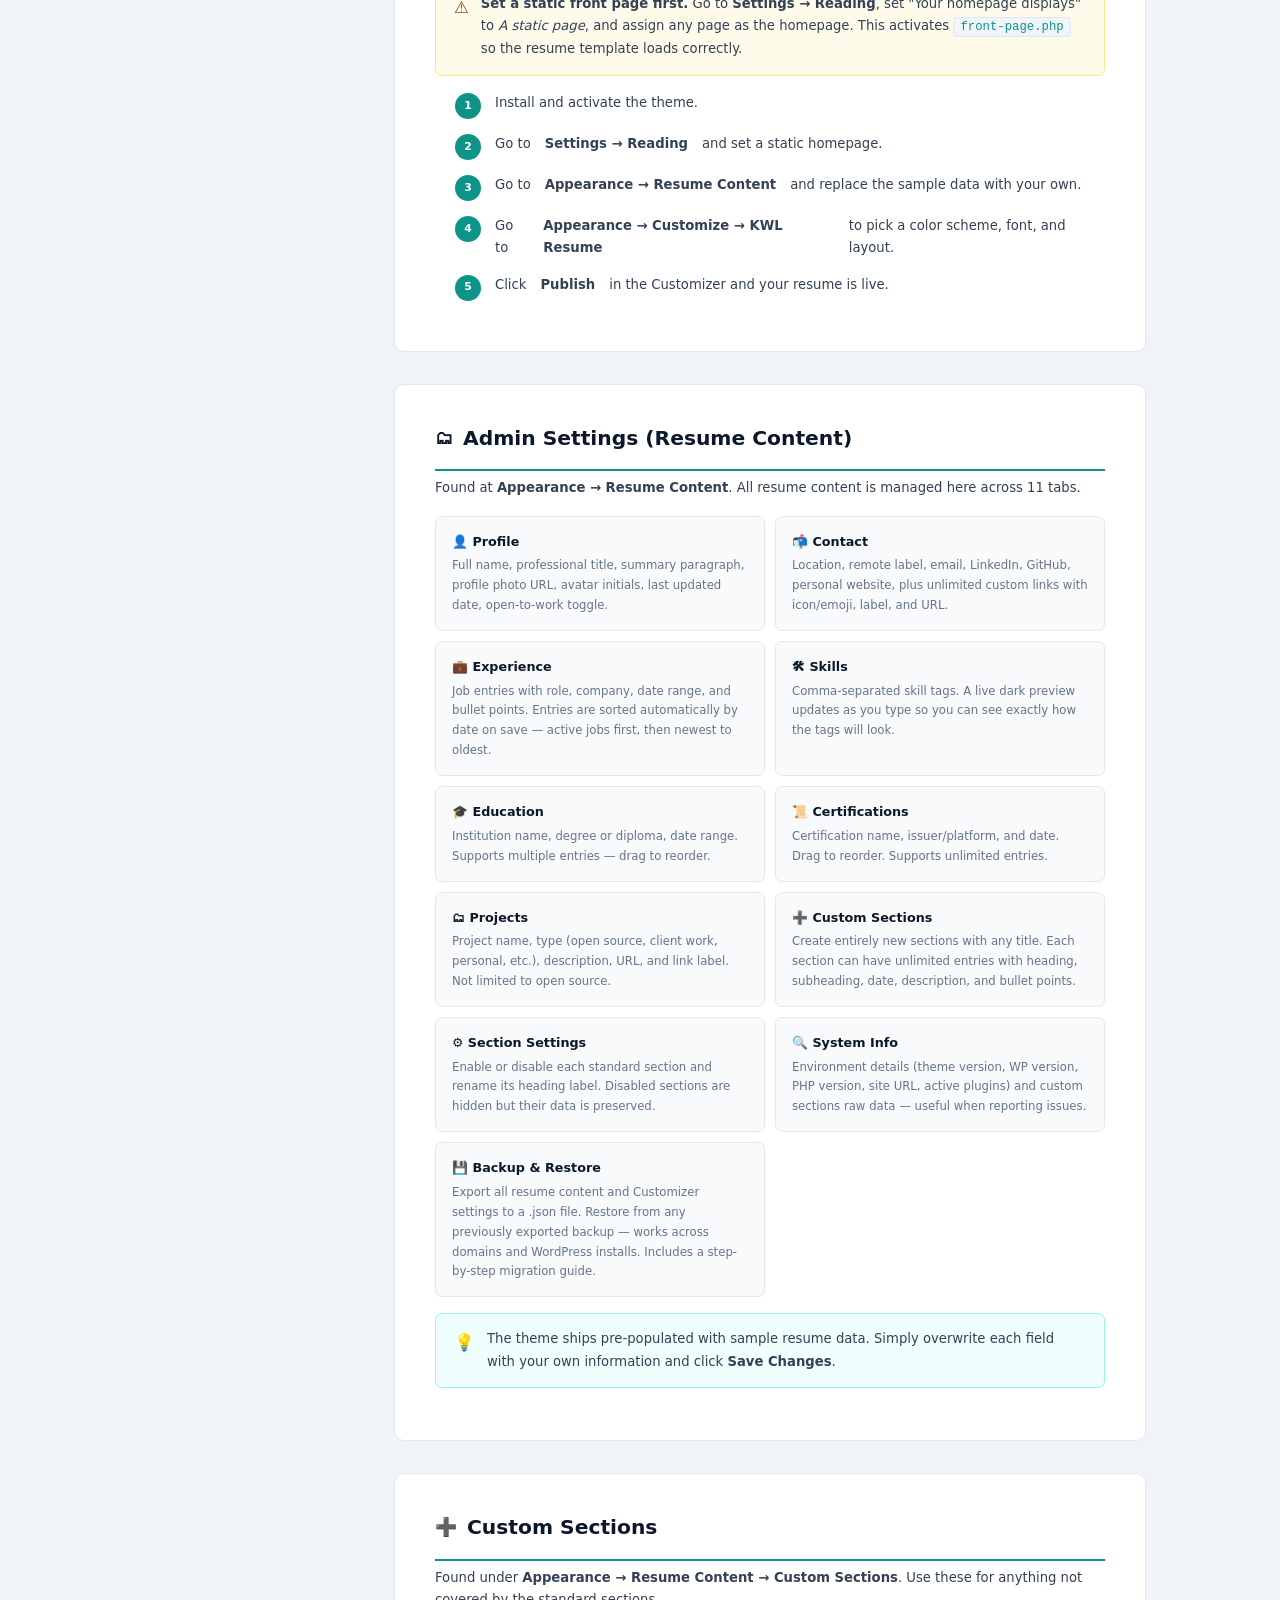
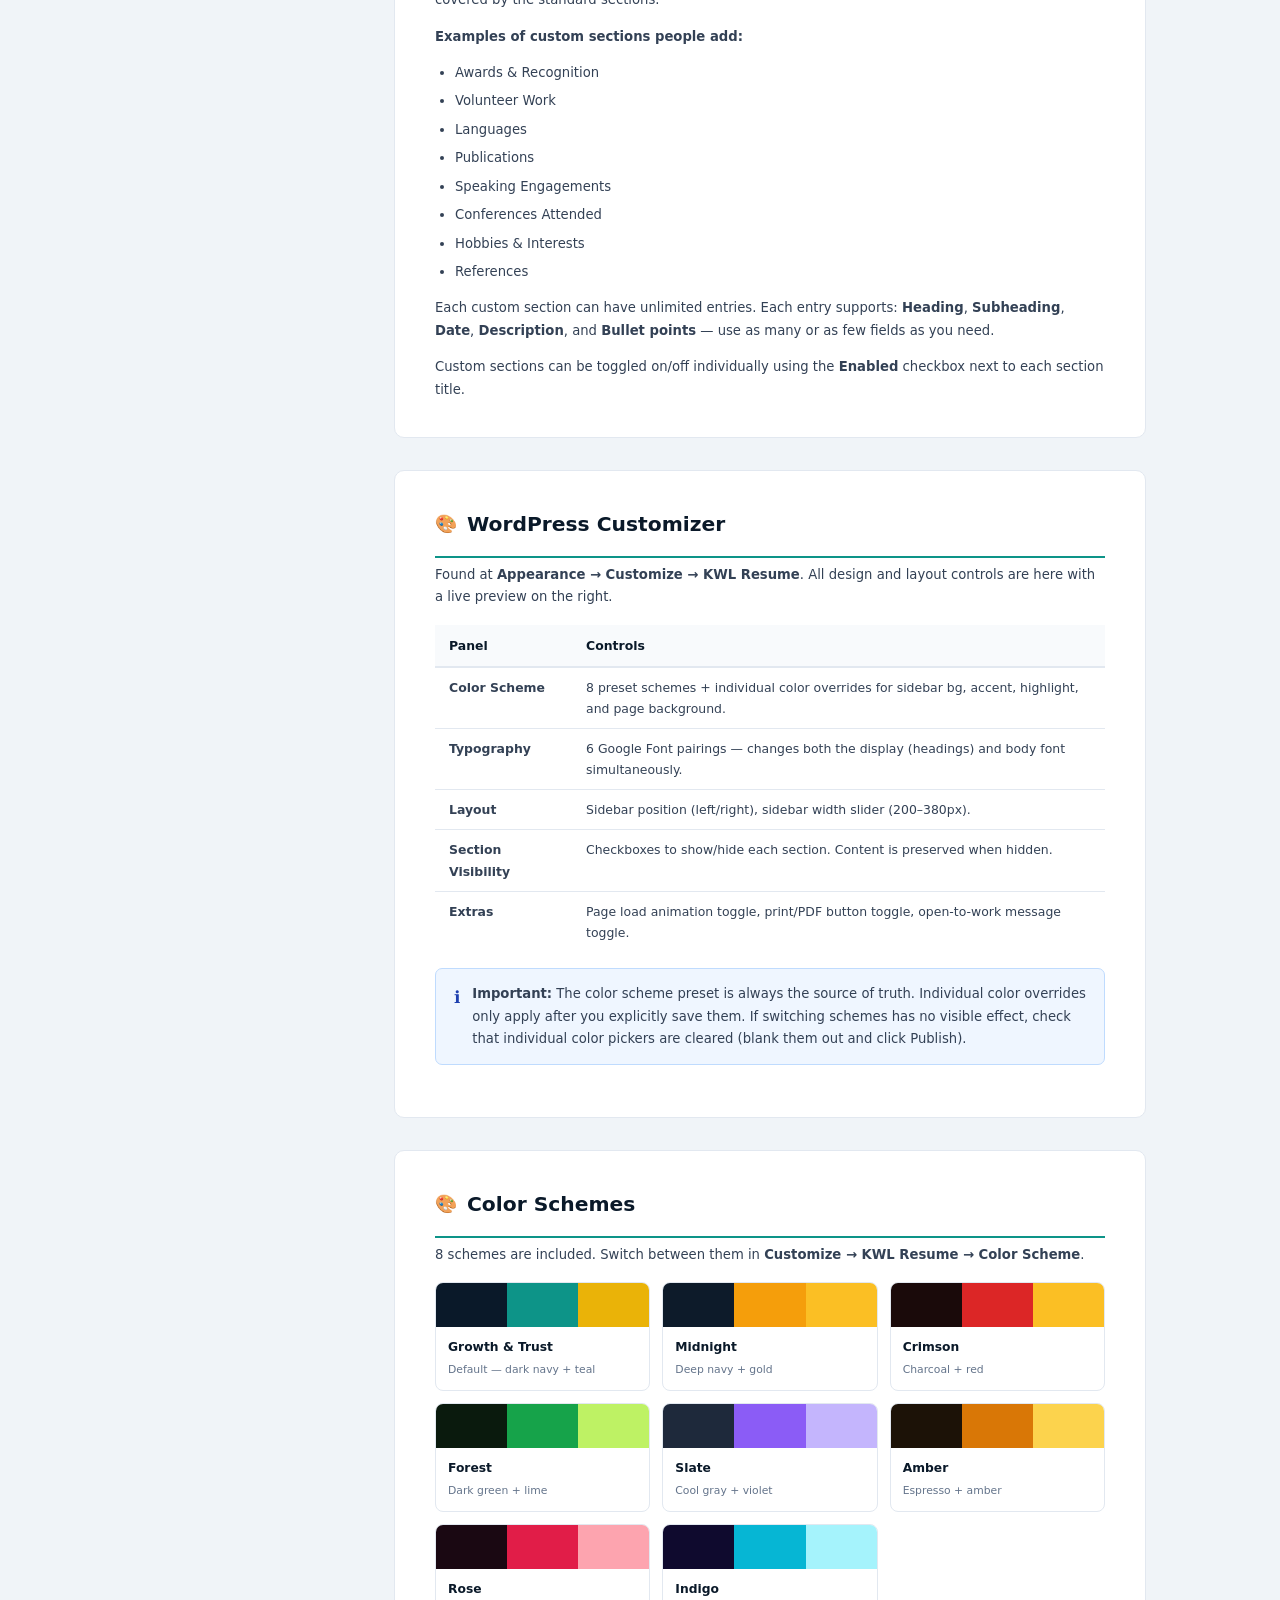
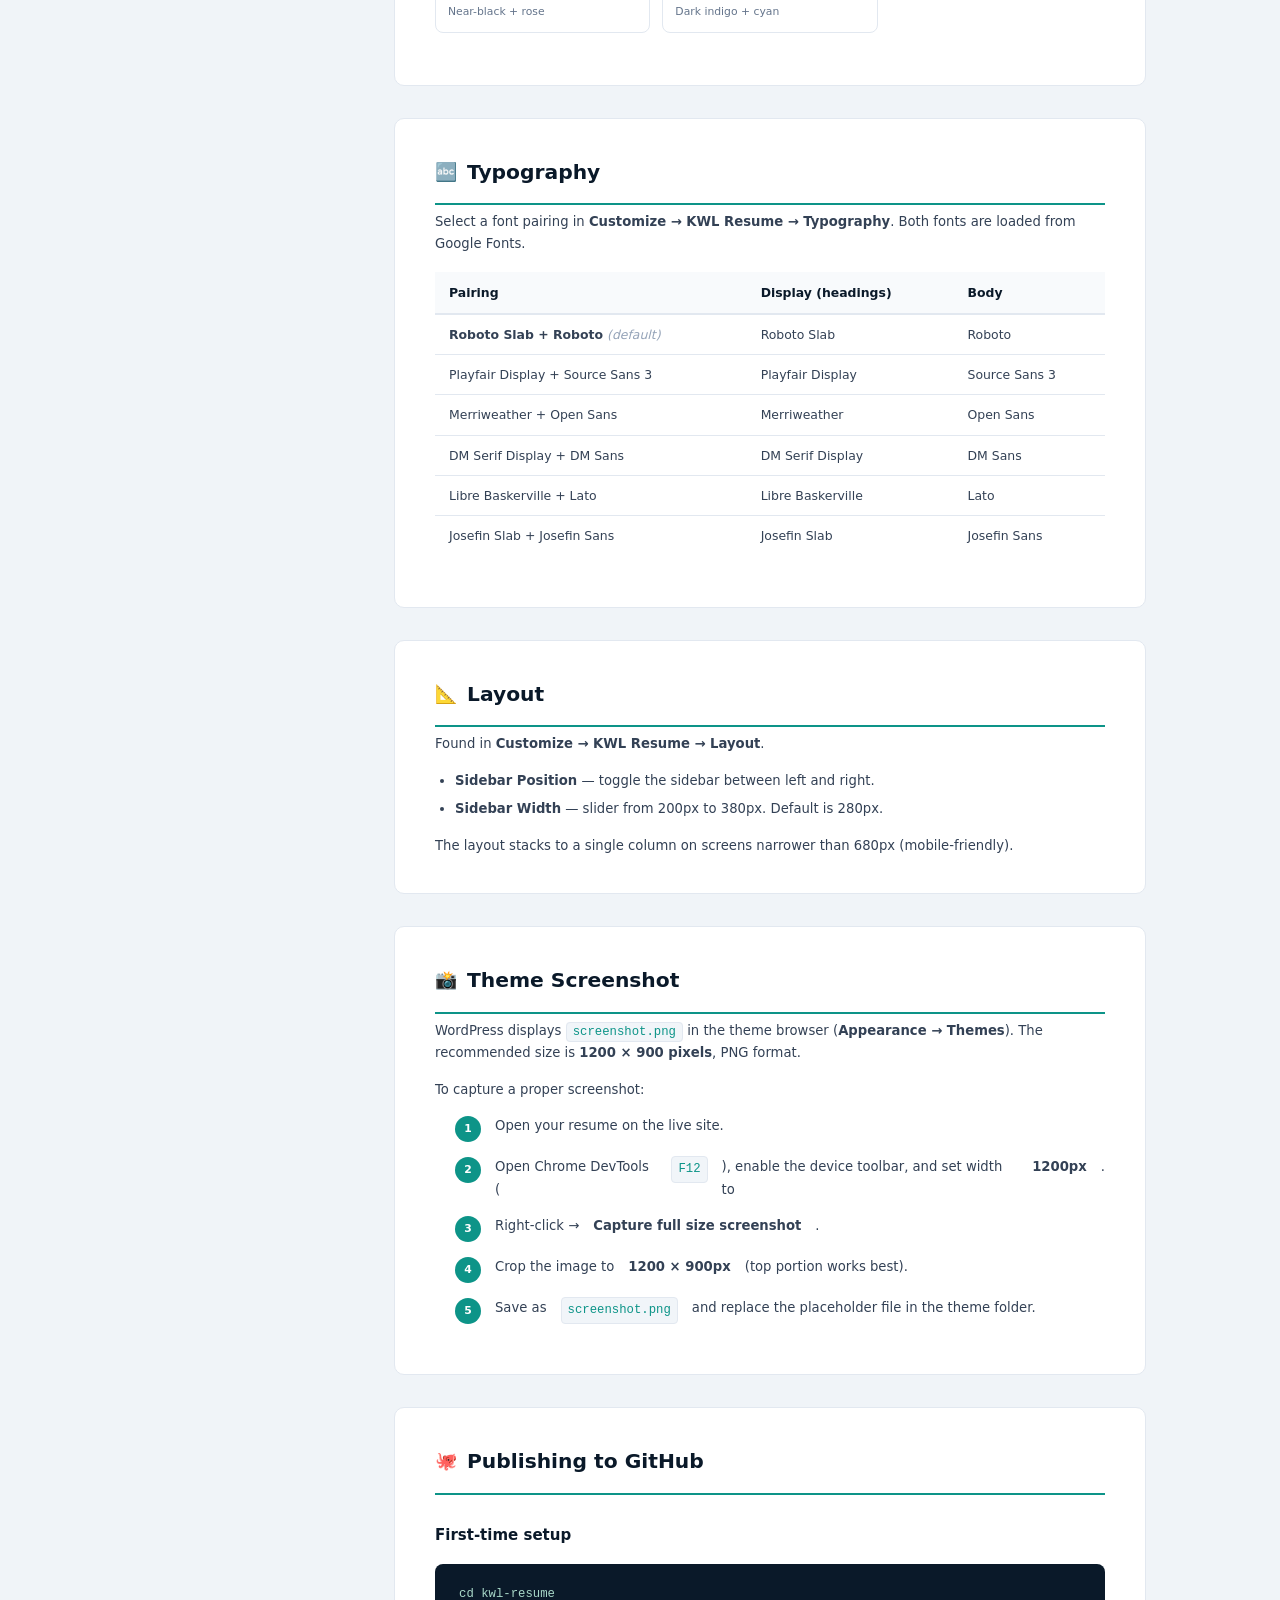
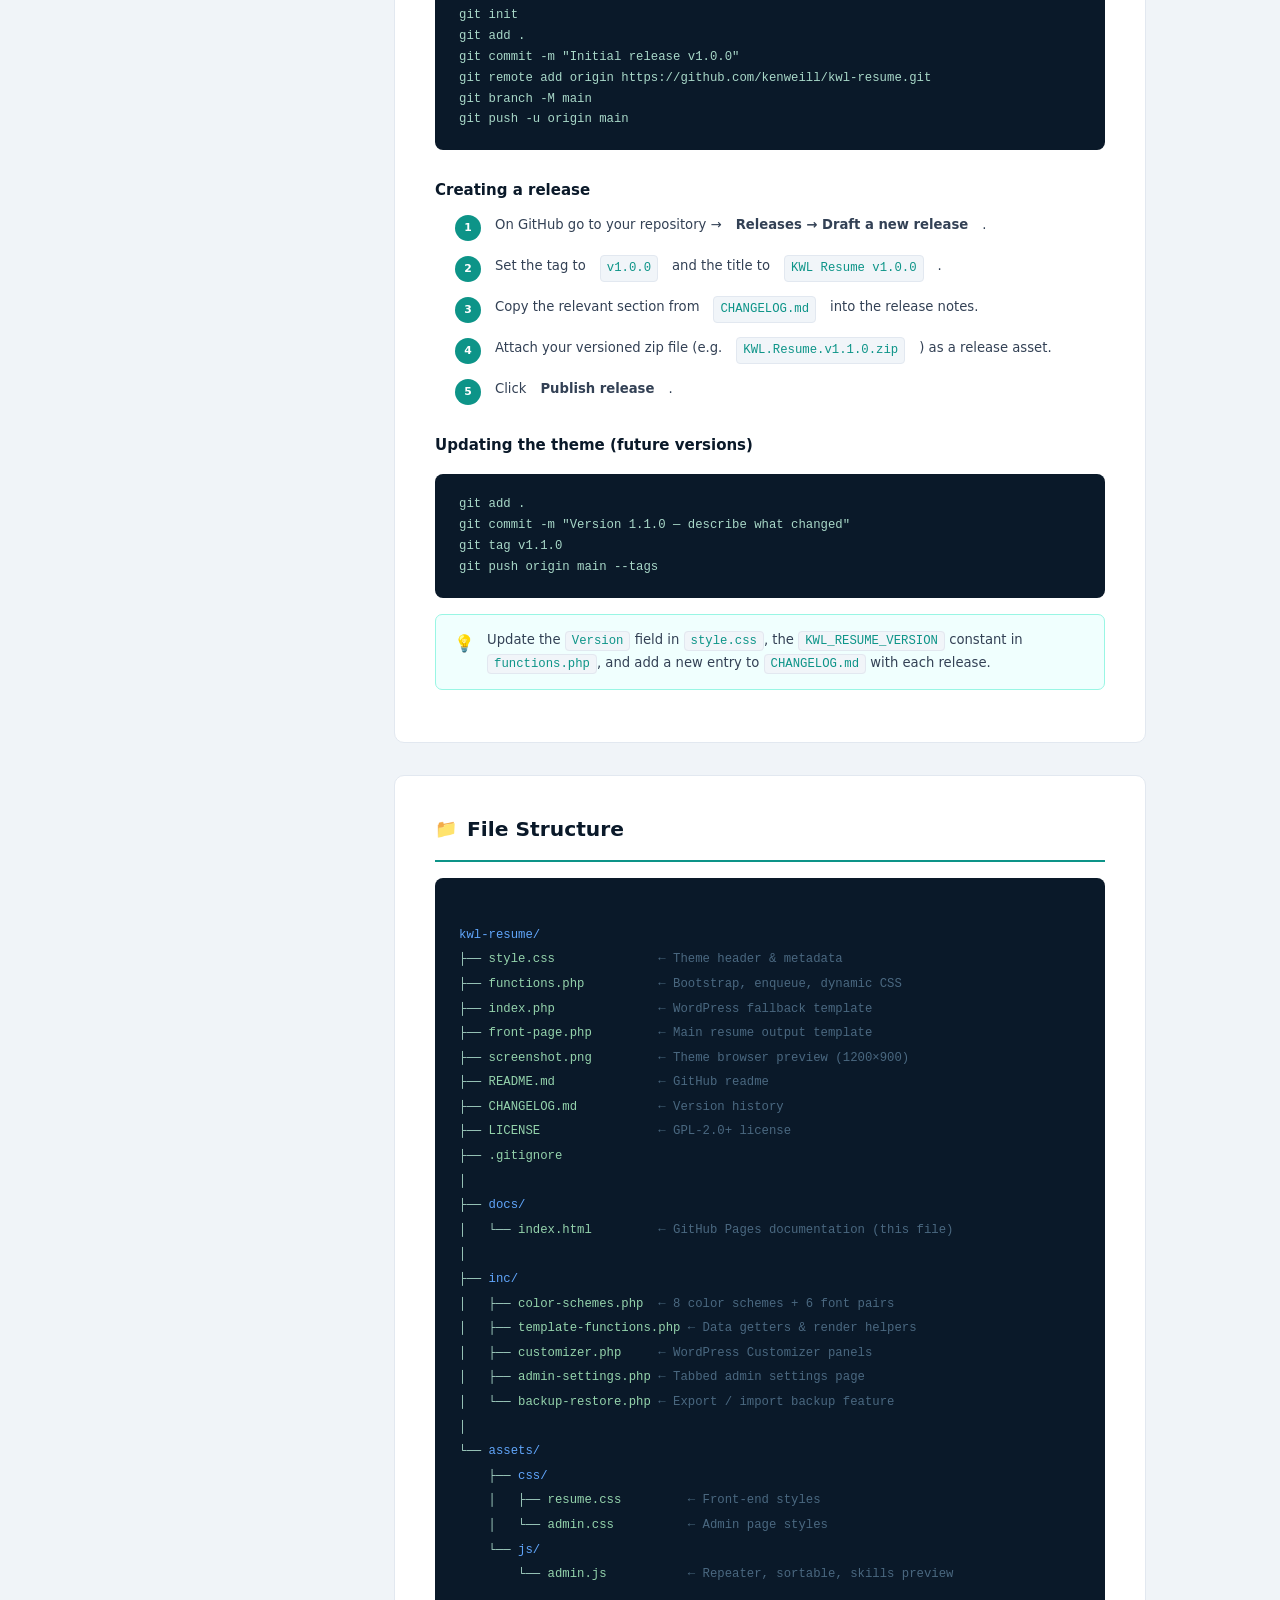
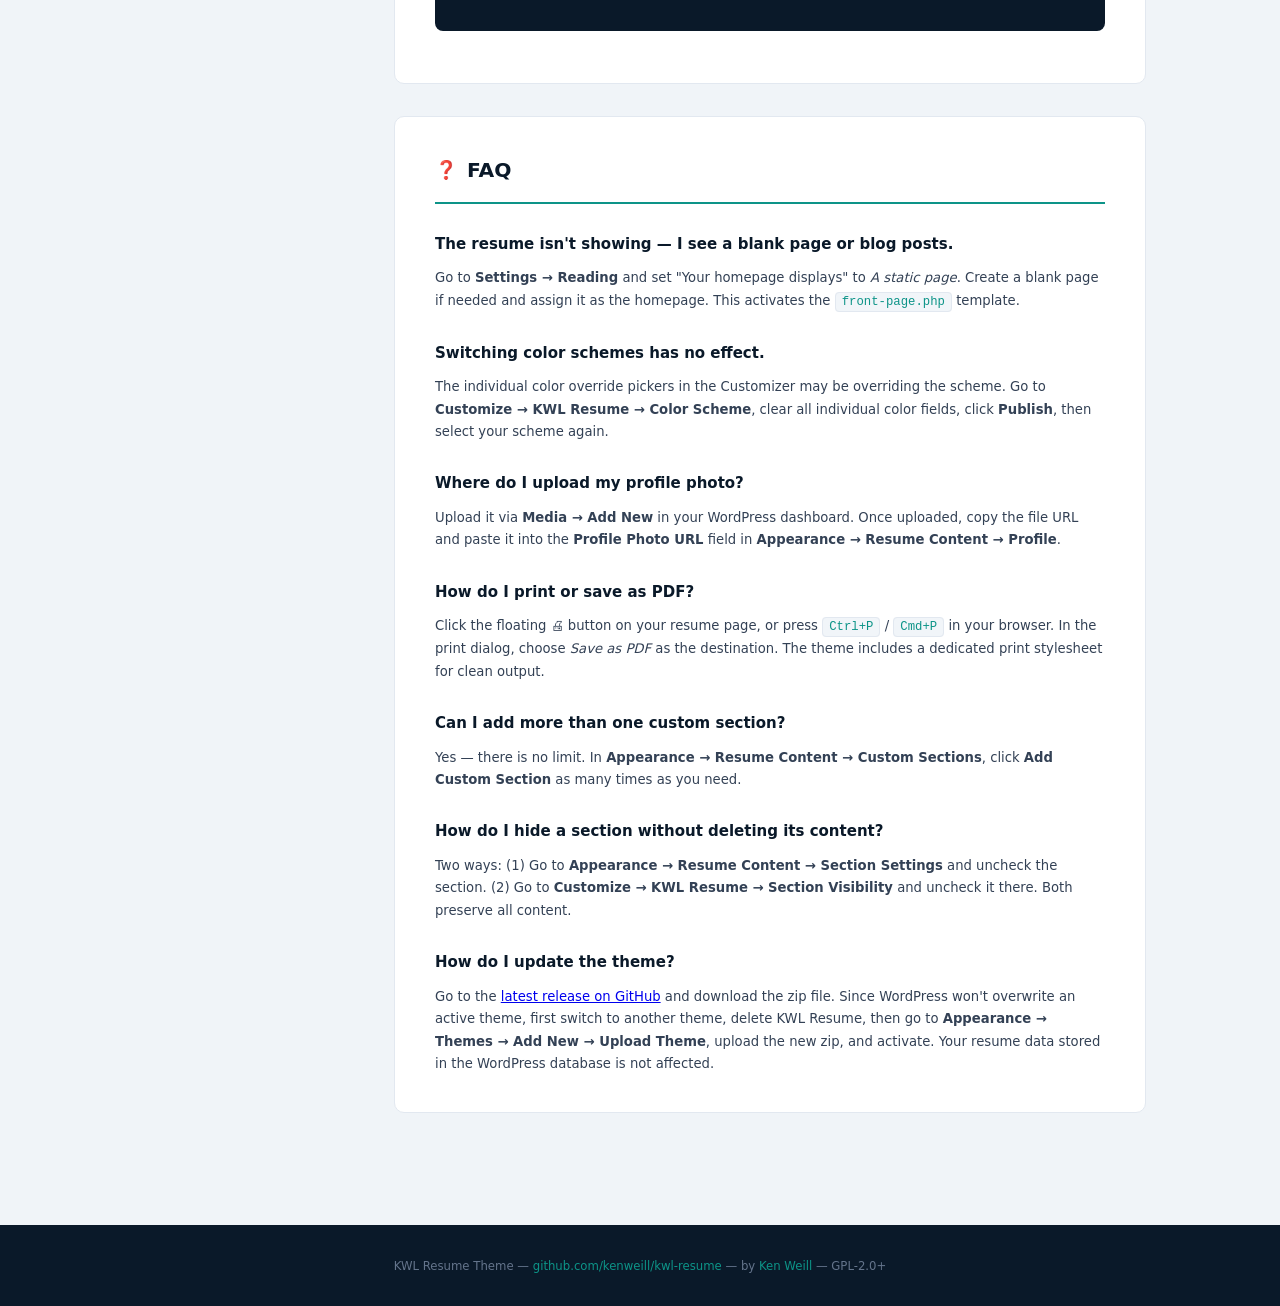
==== commit 26b86949: "docs: update docs to reflect changes since v1.0.0" ====
--- a/docs/index.html
+++ b/docs/index.html
@@ -1,3 +1,4 @@
+
 <!DOCTYPE html>
 <html lang="en">
 <head>
@@ -337,7 +338,7 @@
   <h1>KWL <span>Resume</span></h1>
   <p>A fully customizable single-page resume/CV WordPress theme with 8 color schemes, live Customizer preview, and a full admin content editor.</p>
   <div class="header-meta">
-    <span>Version 1.0.0</span>
+    <span id="kwl-version">Version 1.0.0</span>
     <span>·</span>
     <a href="https://github.com/kenweill/kwl-resume" target="_blank">github.com/kenweill/kwl-resume</a>
     <span>·</span>
@@ -445,7 +446,7 @@
         </div>
         <div class="tab-card">
           <strong>💼 Experience</strong>
-          <p>Job entries with role, company, date range, and bullet points. Drag the ☰ handle to reorder entries.</p>
+          <p>Job entries with role, company, date range, and bullet points. Entries are sorted automatically by date on save — active jobs first, then newest to oldest.</p>
         </div>
         <div class="tab-card">
           <strong>🛠 Skills</strong>
@@ -477,7 +478,7 @@
         </div>
         <div class="tab-card">
           <strong>💾 Backup &amp; Restore</strong>
-          <p>Export all resume content and Customizer settings to a signed .json file. Restore from any previously exported backup — works across domains and WordPress installs. Includes a step-by-step migration guide.</p>
+          <p>Export all resume content and Customizer settings to a .json file. Restore from any previously exported backup — works across domains and WordPress installs. Includes a step-by-step migration guide.</p>
         </div>
       </div>
 
@@ -699,7 +700,7 @@
       <ol class="steps">
         <li><span class="step-num">1</span>On GitHub go to your repository → <strong>Releases → Draft a new release</strong>.</li>
         <li><span class="step-num">2</span>Set the tag to <code>v1.0.0</code> and the title to <code>KWL Resume v1.0.0</code>.</li>
-        <li><span class="step-num">3</span>Copy the relevant section from <code>changelog.txt</code> into the release notes.</li>
+        <li><span class="step-num">3</span>Copy the relevant section from <code>CHANGELOG.md</code> into the release notes.</li>
         <li><span class="step-num">4</span>Attach your versioned zip file (e.g. <code>KWL.Resume.v1.1.0.zip</code>) as a release asset.</li>
         <li><span class="step-num">5</span>Click <strong>Publish release</strong>.</li>
       </ol>
@@ -712,7 +713,7 @@
 
       <div class="callout callout-tip">
         <span class="callout-icon">💡</span>
-        <p>Update the <code>Version</code> field in <code>style.css</code>, the <code>KWL_RESUME_VERSION</code> constant in <code>functions.php</code>, and add a new entry to <code>changelog.txt</code> with each release.</p>
+        <p>Update the <code>Version</code> field in <code>style.css</code>, the <code>KWL_RESUME_VERSION</code> constant in <code>functions.php</code>, and add a new entry to <code>CHANGELOG.md</code> with each release.</p>
       </div>
     </section>
 
@@ -727,9 +728,12 @@
 ├── <span class="file">front-page.php</span>         <span class="comment">← Main resume output template</span>
 ├── <span class="file">screenshot.png</span>         <span class="comment">← Theme browser preview (1200×900)</span>
 ├── <span class="file">README.md</span>              <span class="comment">← GitHub readme</span>
-├── <span class="file">changelog.txt</span>          <span class="comment">← Version history</span>
-├── <span class="file">documentation.html</span>     <span class="comment">← This file</span>
+├── <span class="file">CHANGELOG.md</span>           <span class="comment">← Version history</span>
+├── <span class="file">LICENSE</span>                <span class="comment">← GPL-2.0+ license</span>
 ├── <span class="file">.gitignore</span>
+│
+├── <span class="dir">docs/</span>
+│   └── <span class="file">index.html</span>         <span class="comment">← GitHub Pages documentation (this file)</span>
 │
 ├── <span class="dir">inc/</span>
 │   ├── <span class="file">color-schemes.php</span>  <span class="comment">← 8 color schemes + 6 font pairs</span>
@@ -780,5 +784,18 @@
   <p>KWL Resume Theme — <a href="https://github.com/kenweill/kwl-resume">github.com/kenweill/kwl-resume</a> — by <a href="https://github.com/kenweill">Ken Weill</a> — GPL-2.0+</p>
 </footer>
 
+<script>
+  fetch('https://api.github.com/repos/kenweill/kwl-resume/releases/latest')
+    .then(function(r) { return r.json(); })
+    .then(function(data) {
+      if (data && data.tag_name) {
+        var el = document.getElementById('kwl-version');
+        if (el) el.textContent = 'Version ' + data.tag_name.replace(/^v/, '');
+      }
+    })
+    .catch(function() {
+      // silently fail — hardcoded version remains as fallback
+    });
+</script>
 </body>
 </html>
